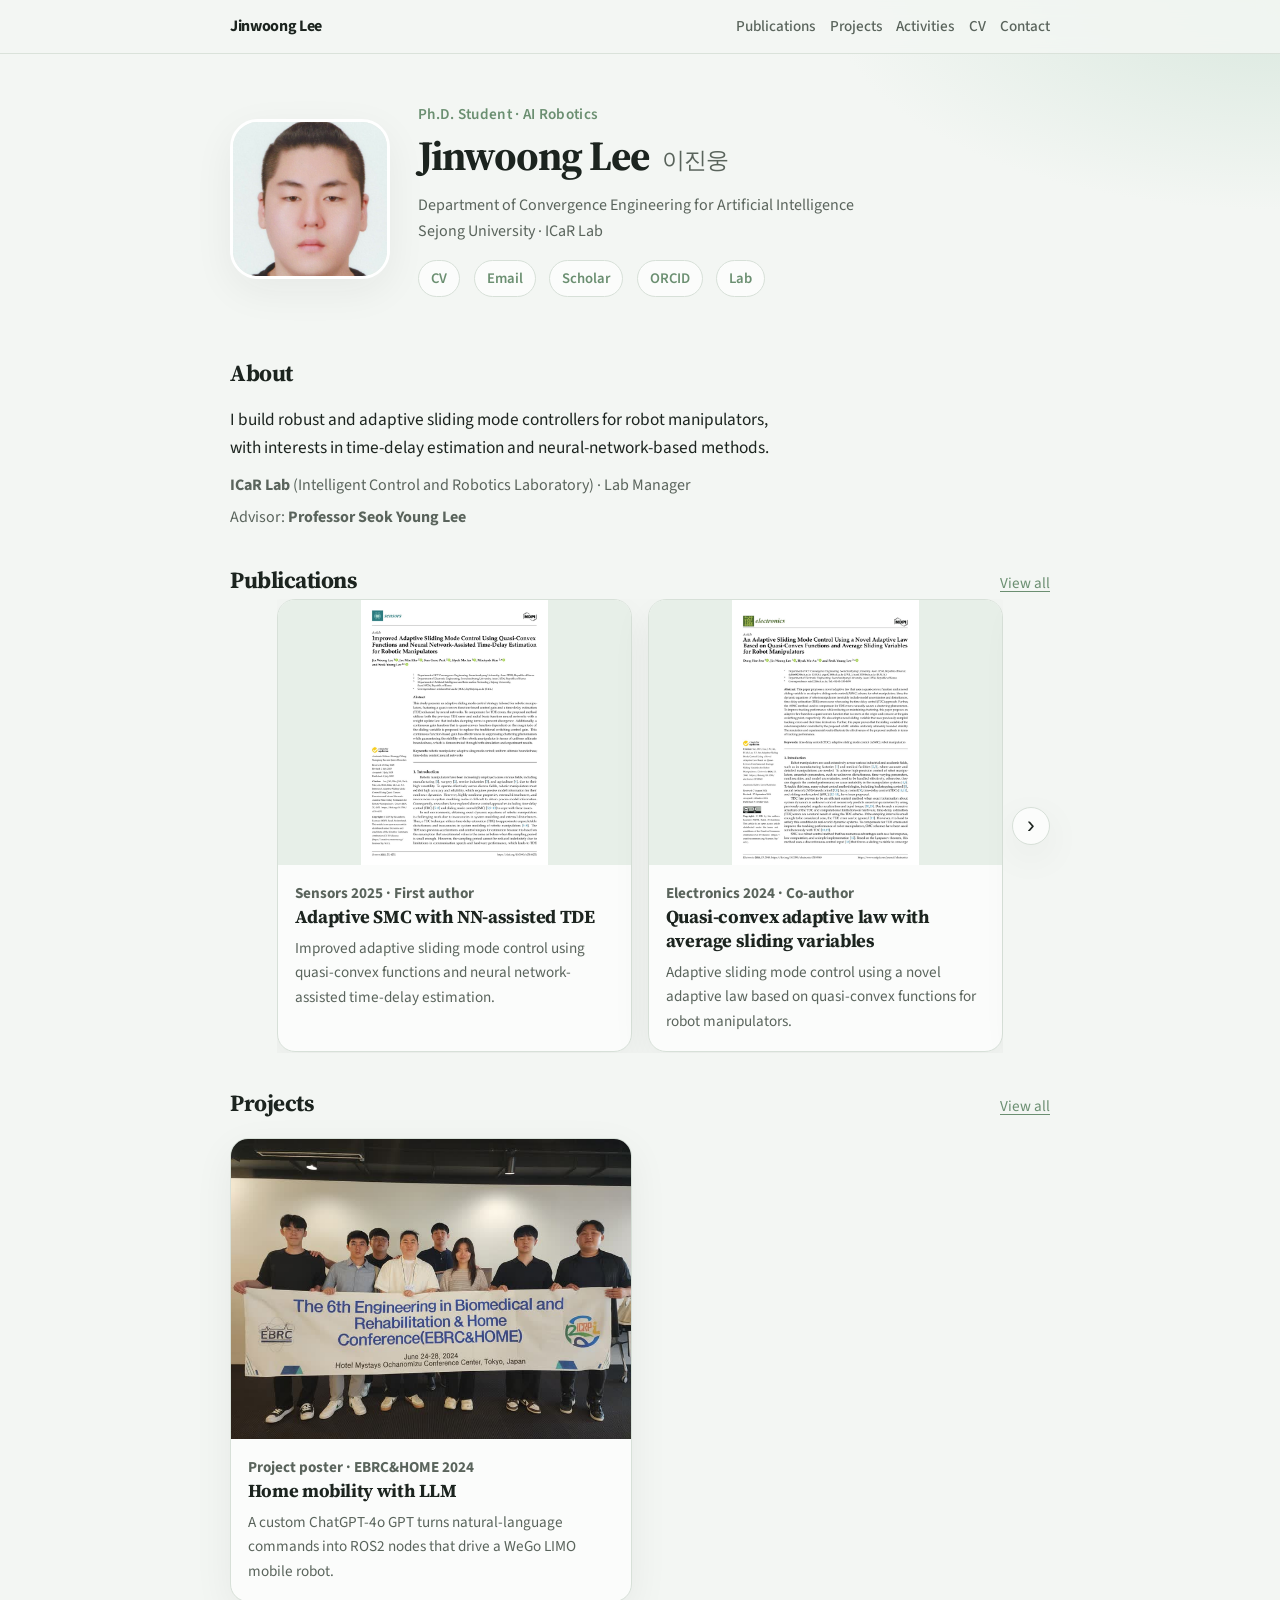
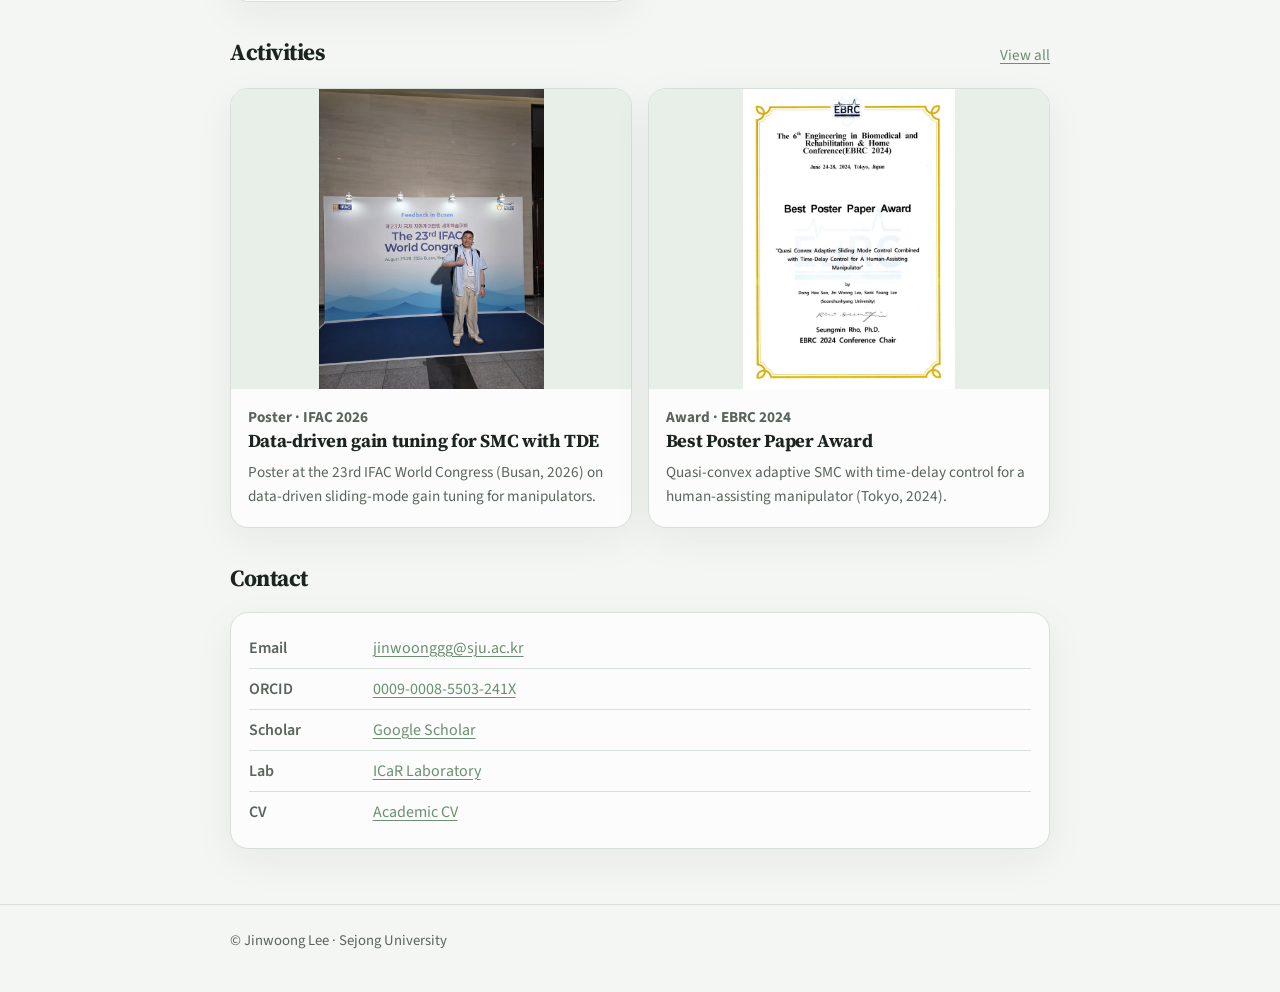
==== index.html @ 8ac26029 "Add Projects section: index.html" ====
<!DOCTYPE html>
<html lang="en">
<head>
  <meta charset="utf-8" />
  <meta name="viewport" content="width=device-width, initial-scale=1" />
  <title>Jinwoong Lee · Portfolio</title>
  <meta name="description" content="Ph.D. student in AI Robotics at Sejong University. Portfolio of adaptive sliding mode control research for robot manipulators." />
  <link rel="preconnect" href="https://fonts.googleapis.com" />
  <link rel="preconnect" href="https://fonts.gstatic.com" crossorigin />
  <link href="https://fonts.googleapis.com/css2?family=Source+Sans+3:ital,wght@0,400;0,500;0,600;0,700;1,400&family=Source+Serif+4:opsz,wght@8..60,500;8..60,600&display=swap" rel="stylesheet" />
  <link rel="stylesheet" href="styles.css" />
</head>
<body>
  <header class="site-header">
    <div class="wrap header-inner">
      <a class="brand" href="index.html">Jinwoong Lee</a>
      <nav aria-label="Primary">
        <a href="publications.html">Publications</a>
        <a href="projects.html">Projects</a>
        <a href="activities.html">Activities</a>
        <a href="cv.html">CV</a>
        <a href="index.html#contact">Contact</a>
      </nav>
    </div>
  </header>

  <main id="top">
    <section class="hero wrap">
      <img class="avatar" src="assets/profile.jpg" alt="Portrait of Jinwoong Lee" width="160" height="160" />
      <div>
        <p class="eyebrow">Ph.D. Student · AI Robotics</p>
        <h1>Jinwoong Lee <span class="ko">이진웅</span></h1>
        <p class="affiliation">
          Department of Convergence Engineering for Artificial Intelligence<br />
          Sejong University · ICaR Lab
        </p>
        <p class="links">
          <a href="cv.html">CV</a>
          <a href="mailto:jinwoonggg@sju.ac.kr">Email</a>
          <a href="https://scholar.google.com/citations?user=CdS5ZDsAAAAJ" rel="noopener">Scholar</a>
          <a href="https://orcid.org/0009-0008-5503-241X" rel="noopener">ORCID</a>
          <a href="https://icarlaboratory.github.io/" rel="noopener">Lab</a>
        </p>
      </div>
    </section>

    <section id="about" class="wrap section">
      <h2>About</h2>
      <p class="lead">
        I build robust and adaptive sliding mode controllers for robot manipulators,
        with interests in time-delay estimation and neural-network-based methods.
      </p>
      <p class="meta">
        <strong>ICaR Lab</strong> (Intelligent Control and Robotics Laboratory) · Lab Manager
      </p>
      <p class="meta advisor">
        Advisor: <strong>Professor Seok Young Lee</strong>
      </p>
    </section>

    <section id="publications" class="wrap section">
      <div class="section-head">
        <h2>Publications</h2>
        <p class="section-note"><a href="publications.html">View all</a></p>
      </div>
      <div class="carousel" data-visible="2" aria-label="Publications carousel">
        <button type="button" class="carousel-btn carousel-btn--prev" aria-label="Previous publications" hidden>‹</button>
        <div class="carousel-viewport">
          <div class="carousel-track">
<a class="project-card" href="https://doi.org/10.3390/s25144252" rel="noopener">
          <img src="assets/publications/sensors-2025-p1.jpg" alt="First page of Sensors 2025 paper" loading="lazy" />
          <div class="project-body">
            <p class="project-label">Sensors 2025 · First author</p>
            <h3>Adaptive SMC with NN-assisted TDE</h3>
            <p>Improved adaptive sliding mode control using quasi-convex functions and neural network-assisted time-delay estimation.</p>
          </div>
        </a>
        <a class="project-card" href="https://doi.org/10.3390/electronics13193940" rel="noopener">
          <img src="assets/publications/electronics-2024-p1.jpg" alt="First page of Electronics 2024 paper" loading="lazy" />
          <div class="project-body">
            <p class="project-label">Electronics 2024 · Co-author</p>
            <h3>Quasi-convex adaptive law with average sliding variables</h3>
            <p>Adaptive sliding mode control using a novel adaptive law based on quasi-convex functions for robot manipulators.</p>
          </div>
        </a>
        <a class="project-card" href="https://doi.org/10.1109/ACCESS.2024.3493882" rel="noopener">
          <img src="assets/publications/ieee-access-2024-p1.jpg" alt="First page of IEEE Access 2024 paper" loading="lazy" />
          <div class="project-body">
            <p class="project-label">IEEE Access 2024 · Co-author</p>
            <h3>Sliding-variable adaptive law for disturbed manipulators</h3>
            <p>Adaptive sliding mode control with a novel sliding-variable-based adaptive law for disturbed robot manipulators.</p>
          </div>
        </a>
          </div>
        </div>
        <button type="button" class="carousel-btn carousel-btn--next" aria-label="Next publications">›</button>
      </div>
</section>

    <section id="projects" class="wrap section">
      <div class="section-head">
        <h2>Projects</h2>
        <p class="section-note"><a href="projects.html">View all</a></p>
      </div>
      <div class="project-grid">
        <a class="project-card" href="projects.html">
          <img src="assets/activities/2024-tokyo.jpg" alt="At EBRC&amp;HOME 2024, Tokyo" loading="lazy" />
          <div class="project-body">
            <p class="project-label">Project poster · EBRC&amp;HOME 2024</p>
            <h3>Home mobility with LLM</h3>
            <p>A custom ChatGPT-4o GPT turns natural-language commands into ROS2 nodes that drive a WeGo LIMO mobile robot.</p>
          </div>
        </a>
      </div>
    </section>

    <section id="activities" class="wrap section">
      <div class="section-head">
        <h2>Activities</h2>
        <p class="section-note"><a href="activities.html">View all</a></p>
      </div>
      <div class="project-grid">
        <a class="project-card" href="activities.html">
          <img src="assets/activities/2026-busan.jpg" alt="IFAC 2026, Busan" loading="lazy" />
          <div class="project-body">
            <p class="project-label">Poster · IFAC 2026</p>
            <h3>Data-driven gain tuning for SMC with TDE</h3>
            <p>Poster at the 23rd IFAC World Congress (Busan, 2026) on data-driven sliding-mode gain tuning for manipulators.</p>
          </div>
        </a>
        <a class="project-card" href="activities.html">
          <img src="assets/activities/2024-tokyo-award.jpg" alt="EBRC 2024 Best Poster Paper Award" loading="lazy" />
          <div class="project-body">
            <p class="project-label">Award · EBRC 2024</p>
            <h3>Best Poster Paper Award</h3>
            <p>Quasi-convex adaptive SMC with time-delay control for a human-assisting manipulator (Tokyo, 2024).</p>
          </div>
        </a>
      </div>
    </section>

    <section id="contact" class="wrap section">
      <h2>Contact</h2>
      <ul class="contact-list">
        <li><span>Email</span> <a href="mailto:jinwoonggg@sju.ac.kr">jinwoonggg@sju.ac.kr</a></li>
        <li><span>ORCID</span> <a href="https://orcid.org/0009-0008-5503-241X" rel="noopener">0009-0008-5503-241X</a></li>
        <li><span>Scholar</span> <a href="https://scholar.google.com/citations?user=CdS5ZDsAAAAJ" rel="noopener">Google Scholar</a></li>
        <li><span>Lab</span> <a href="https://icarlaboratory.github.io/" rel="noopener">ICaR Laboratory</a></li>
        <li><span>CV</span> <a href="cv.html">Academic CV</a></li>
      </ul>
    </section>
  </main>

  <footer class="site-footer">
    <div class="wrap">© Jinwoong Lee · Sejong University</div>
  </footer>

  <script>
  (function () {
    document.querySelectorAll(".carousel").forEach(function (root) {
      var viewport = root.querySelector(".carousel-viewport");
      var track = root.querySelector(".carousel-track");
      var prev = root.querySelector(".carousel-btn--prev");
      var next = root.querySelector(".carousel-btn--next");
      var visible = parseInt(root.getAttribute("data-visible") || "2", 10);
      var index = 0;

      function cards() {
        return Array.prototype.slice.call(track.children).filter(function (el) {
          return el.nodeType === 1;
        });
      }

      function maxIndex() {
        return Math.max(0, cards().length - visible);
      }

      function update() {
        var list = cards();
        if (!list.length) return;
        var card = list[0];
        var gap = parseFloat(getComputedStyle(track).gap) || 0;
        var step = card.getBoundingClientRect().width + gap;
        track.style.transform = "translateX(" + (-index * step) + "px)";
        prev.hidden = index <= 0;
        next.hidden = index >= maxIndex();
      }

      prev.addEventListener("click", function () {
        index = Math.max(0, index - 1);
        update();
      });
      next.addEventListener("click", function () {
        index = Math.min(maxIndex(), index + 1);
        update();
      });
      window.addEventListener("resize", function () {
        // on narrow screens show 1
        var w = window.innerWidth;
        visible = w <= 700 ? 1 : parseInt(root.getAttribute("data-visible") || "2", 10);
        index = Math.min(index, maxIndex());
        update();
      });
      update();
    });
  })();
  </script>

</body>
</html>
---- styles.css ----
:root {
  --bg: #f3f6f3;
  --card: #fbfcfb;
  --ink: #1c241f;
  --muted: #5a645c;
  --line: #d7e0d8;
  --accent: #6b8f71;
  --accent-soft: #e7efe8;
  --shadow: 0 12px 40px rgba(28, 36, 31, 0.06);
  --radius: 18px;
  --max: 820px;
}

* { box-sizing: border-box; }
html { scroll-behavior: smooth; }
body {
  margin: 0;
  font-family: "Source Sans 3", system-ui, sans-serif;
  color: var(--ink);
  background:
    radial-gradient(1200px 500px at 10% -10%, #e4ebe4 0%, transparent 55%),
    radial-gradient(900px 420px at 100% 0%, #d9e8de 0%, transparent 50%),
    var(--bg);
  line-height: 1.6;
}

a { color: var(--accent); text-decoration-thickness: 1px; text-underline-offset: 3px; }
a:hover { color: #4a6550; }

.wrap { width: min(var(--max), calc(100% - 2.5rem)); margin-inline: auto; }

.site-header {
  position: sticky;
  top: 0;
  z-index: 10;
  backdrop-filter: blur(10px);
  background: rgba(243, 246, 243, 0.88);
  border-bottom: 1px solid rgba(215, 224, 216, 0.9);
}
.header-inner {
  display: flex;
  align-items: center;
  justify-content: space-between;
  gap: 1rem;
  padding: 0.85rem 0;
}
.brand {
  font-weight: 700;
  color: var(--ink);
  text-decoration: none;
  letter-spacing: -0.02em;
}
nav { display: flex; flex-wrap: wrap; gap: 0.9rem; }
nav a {
  color: var(--muted);
  text-decoration: none;
  font-size: 0.95rem;
  font-weight: 500;
}
nav a:hover { color: var(--ink); }

.hero {
  display: grid;
  grid-template-columns: 160px 1fr;
  gap: 1.75rem;
  align-items: center;
  padding: 3rem 0 2rem;
}
.avatar {
  width: 160px;
  height: 160px;
  object-fit: cover;
  object-position: center 18%;
  border-radius: 28px;
  box-shadow: var(--shadow);
  border: 3px solid #fff;
  background: var(--accent-soft);
}
.eyebrow {
  margin: 0 0 0.35rem;
  color: var(--accent);
  font-weight: 600;
  font-size: 0.95rem;
  letter-spacing: 0.02em;
}
h1 {
  margin: 0;
  font-family: "Source Serif 4", Georgia, serif;
  font-size: clamp(2rem, 4vw, 2.6rem);
  line-height: 1.15;
  letter-spacing: -0.03em;
}
.ko {
  display: inline-block;
  margin-left: 0.35rem;
  color: var(--muted);
  font-size: 0.55em;
  font-weight: 500;
  vertical-align: middle;
}
.affiliation {
  margin: 0.85rem 0 1rem;
  color: var(--muted);
}
.links { display: flex; flex-wrap: wrap; gap: 0.85rem; margin: 0; }
.links a {
  display: inline-flex;
  align-items: center;
  padding: 0.35rem 0.75rem;
  border-radius: 999px;
  background: var(--card);
  border: 1px solid var(--line);
  text-decoration: none;
  font-size: 0.92rem;
  font-weight: 600;
}
.links a:hover { background: var(--accent-soft); }

.section { padding: 1.6rem 0 0.4rem; }
.section h2 {
  margin: 0 0 0.9rem;
  font-family: "Source Serif 4", Georgia, serif;
  font-size: 1.45rem;
  letter-spacing: -0.02em;
}
.lead { font-size: 1.08rem; margin: 0 0 0.75rem; max-width: 62ch; }
.meta { margin: 0; color: var(--muted); }

.tags {
  list-style: none;
  display: flex;
  flex-wrap: wrap;
  gap: 0.55rem;
  padding: 0;
  margin: 0;
}
.tags li {
  padding: 0.4rem 0.8rem;
  border-radius: 999px;
  background: var(--accent-soft);
  color: #3d5544;
  font-size: 0.92rem;
  font-weight: 600;
}

.timeline {
  list-style: none;
  margin: 0;
  padding: 0;
  display: grid;
  gap: 1rem;
}
.timeline li {
  display: grid;
  grid-template-columns: 9.5rem 1fr;
  gap: 1rem;
  padding: 1rem 1.1rem;
  background: var(--card);
  border: 1px solid var(--line);
  border-radius: var(--radius);
  box-shadow: var(--shadow);
}
.when {
  color: var(--accent);
  font-weight: 700;
  font-size: 0.92rem;
}
.what .note {
  display: block;
  margin-top: 0.25rem;
  color: var(--muted);
  font-size: 0.92rem;
}

.pubs {
  margin: 0;
  padding-left: 1.2rem;
  display: grid;
  gap: 1.1rem;
}
.pubs li { padding-left: 0.2rem; }
.badge {
  display: inline-block;
  margin-right: 0.35rem;
  padding: 0.12rem 0.45rem;
  border-radius: 999px;
  background: #e4ebe5;
  color: #3f5346;
  font-size: 0.75rem;
  font-weight: 700;
  vertical-align: 0.1em;
}
.pubs a { font-weight: 600; white-space: nowrap; }

.contact-list {
  list-style: none;
  margin: 0;
  padding: 1rem 1.1rem;
  background: var(--card);
  border: 1px solid var(--line);
  border-radius: var(--radius);
  box-shadow: var(--shadow);
}
.contact-list li {
  display: grid;
  grid-template-columns: 7rem 1fr;
  gap: 0.75rem;
  padding: 0.45rem 0;
  border-bottom: 1px solid var(--line);
}
.contact-list li:last-child { border-bottom: 0; }
.contact-list span { color: var(--muted); font-weight: 600; }

.site-footer {
  margin-top: 3rem;
  padding: 1.5rem 0 2.5rem;
  color: var(--muted);
  font-size: 0.92rem;
  border-top: 1px solid var(--line);
}

@media (max-width: 700px) {
  .hero { grid-template-columns: 1fr; }
  .avatar { width: 120px; height: 120px; border-radius: 22px; }
  .timeline li, .contact-list li { grid-template-columns: 1fr; gap: 0.25rem; }
  nav { gap: 0.65rem; }
}

.year-block { margin: 1.25rem 0 1.75rem; }
.year {
  margin: 0 0 0.75rem;
  font-family: "Source Serif 4", Georgia, serif;
  font-size: 1.15rem;
  color: var(--accent);
}


.activity-type { margin: 0 0 0.35rem; color: var(--accent); font-size: 0.85rem; font-weight: 700; }
.activity-title { margin: 0 0 0.45rem; font-weight: 650; line-height: 1.35; }
.activity-venue { margin: 0 0 0.25rem; color: var(--muted); }
.activity-meta { margin: 0; color: var(--muted); font-size: 0.92rem; }


nav a.is-active {
  color: var(--ink);
  font-weight: 700;
}
.page-hero { padding-top: 2.4rem; }
.page-hero h1 {
  margin: 0 0 0.6rem;
  font-family: "Source Serif 4", Georgia, serif;
  font-size: clamp(1.8rem, 3.5vw, 2.3rem);
  letter-spacing: -0.03em;
}
.teaser-grid {
  display: grid;
  grid-template-columns: repeat(2, minmax(0, 1fr));
  gap: 1rem;
}
.teaser-card {
  display: block;
  padding: 1.1rem 1.15rem;
  background: var(--card);
  border: 1px solid var(--line);
  border-radius: var(--radius);
  box-shadow: var(--shadow);
  text-decoration: none;
  color: inherit;
  transition: border-color 0.15s ease, transform 0.15s ease;
}
.teaser-card:hover {
  border-color: #b7c9bb;
  transform: translateY(-1px);
  color: inherit;
}
.teaser-label {
  margin: 0 0 0.35rem;
  color: var(--accent);
  font-size: 0.85rem;
  font-weight: 700;
}
.teaser-title {
  margin: 0 0 0.65rem;
  font-weight: 650;
  line-height: 1.35;
}
.teaser-more {
  margin: 0;
  color: var(--accent);
  font-weight: 600;
  font-size: 0.92rem;
}
@media (max-width: 700px) {
  .teaser-grid { grid-template-columns: 1fr; }
}

.activity-card {
  display: grid;
  gap: 1.1rem;
  padding: 1rem;
  background: var(--card);
  border: 1px solid var(--line);
  border-radius: var(--radius);
  box-shadow: var(--shadow);
}
.activity-media {
  display: grid;
  grid-template-columns: 1fr 1fr;
  gap: 0.75rem;
  align-items: start;
}
.activity-media--single {
  grid-template-columns: minmax(160px, 320px);
}
.activity-media figure {
  margin: 0;
  display: flex;
  flex-direction: column;
  justify-content: flex-start;
  min-height: 0;
}
.activity-media figcaption {
  margin-top: 0.35rem;
  color: var(--muted);
  font-size: 0.82rem;
  font-weight: 600;
}
.activity-photo,
.activity-material {
  width: 100%;
  height: 220px;
  border-radius: 14px;
  display: block;
  background: #eef3ef;
  border: 1px solid var(--line);
  object-fit: contain;
  object-position: center;
}
.activity-media {
  align-items: start;
}
@media (max-width: 700px) {
  .activity-media { grid-template-columns: 1fr; }
  .activity-media--single { grid-template-columns: 1fr; }
}

.meta.advisor { margin-top: 0.35rem; }

.section-head { display: flex; flex-wrap: wrap; align-items: baseline; justify-content: space-between; gap: 0.5rem 1rem; }
.section-head h2 { margin: 0; }
.section-note { margin: 0; color: var(--muted); font-size: 0.95rem; }

.project-grid {
  display: grid;
  grid-template-columns: repeat(2, minmax(0, 1fr));
  gap: 1rem;
  margin-top: 1rem;
}
.project-card {
  display: flex;
  flex-direction: column;
  overflow: hidden;
  background: var(--card);
  border: 1px solid var(--line);
  border-radius: var(--radius);
  box-shadow: var(--shadow);
  text-decoration: none;
  color: inherit;
  transition: border-color 0.15s ease, transform 0.15s ease;
}
.project-card:hover {
  border-color: #b7c9bb;
  transform: translateY(-2px);
  color: inherit;
}
.project-card img,
.project-fallback {
  width: 100%;
  aspect-ratio: 4 / 3;
  object-fit: contain;
  object-position: center top;
  background: var(--accent-soft);
  display: block;
}
.project-fallback {
  display: grid;
  place-items: center;
  font-family: "Source Serif 4", Georgia, serif;
  font-weight: 600;
  color: #3d5544;
  letter-spacing: -0.02em;
}
.project-body { padding: 1rem 1.05rem 1.15rem; }
.project-label {
  margin: 0 0 0.35rem;
  color: var(--accent);
  font-size: 0.82rem;
  font-weight: 700;
}
.project-body h3 {
  margin: 0 0 0.45rem;
  font-family: "Source Serif 4", Georgia, serif;
  font-size: 1.15rem;
  letter-spacing: -0.02em;
  line-height: 1.3;
}
.project-body p {
  margin: 0;
  color: var(--muted);
  font-size: 0.95rem;
}
@media (max-width: 700px) {
  .project-grid { grid-template-columns: 1fr; }
}

@media print {
  .site-header, .site-footer, nav { display: none !important; }
  body { background: #fff; }
  .wrap { width: 100%; }
}

.activity-media--with-video {
  grid-template-columns: 1fr 1fr;
}
.activity-video-wrap {
  width: 100%;
  display: flex;
  flex-direction: column;
  align-items: stretch;
  min-width: 0;
}
.activity-video {
  width: 100%;
  height: 220px;
  border-radius: 14px;
  display: block;
  background: #eef3ef;
  border: 1px solid var(--line);
  object-fit: contain;
  object-position: center center;
}
.activity-award {
  height: 220px;
}
.activity-note {
  margin: 0.55rem 0 0;
  color: var(--muted);
  font-size: 0.9rem;
  line-height: 1.45;
}
@media (max-width: 700px) {
  .activity-media--with-video { grid-template-columns: 1fr; }
  .activity-photo,
  .activity-material,
  .activity-award { height: 200px; }
  .activity-video { height: 200px; }
}

/* Publications carousel: two cards visible, arrow to advance */
.carousel {
  position: relative;
  display: grid;
  grid-template-columns: auto 1fr auto;
  align-items: center;
  gap: 0.55rem;
}
.carousel-viewport {
  overflow: hidden;
  min-width: 0;
}
.carousel-track {
  display: grid;
  grid-auto-flow: column;
  grid-auto-columns: calc((100% - 1rem) / 2);
  gap: 1rem;
  transition: transform 0.35s ease;
  will-change: transform;
}
.carousel-track .project-card {
  min-width: 0;
}
.carousel-btn {
  appearance: none;
  border: 1px solid var(--line);
  background: var(--card);
  color: var(--ink);
  width: 2.4rem;
  height: 2.4rem;
  border-radius: 999px;
  box-shadow: var(--shadow);
  font-size: 1.45rem;
  line-height: 1;
  cursor: pointer;
  display: grid;
  place-items: center;
  padding: 0;
}
.carousel-btn:hover {
  border-color: #b7c9bb;
  color: var(--accent);
}
.carousel-btn[hidden] {
  visibility: hidden;
  pointer-events: none;
}
@media (max-width: 700px) {
  .carousel-track {
    grid-auto-columns: 100%;
  }
}
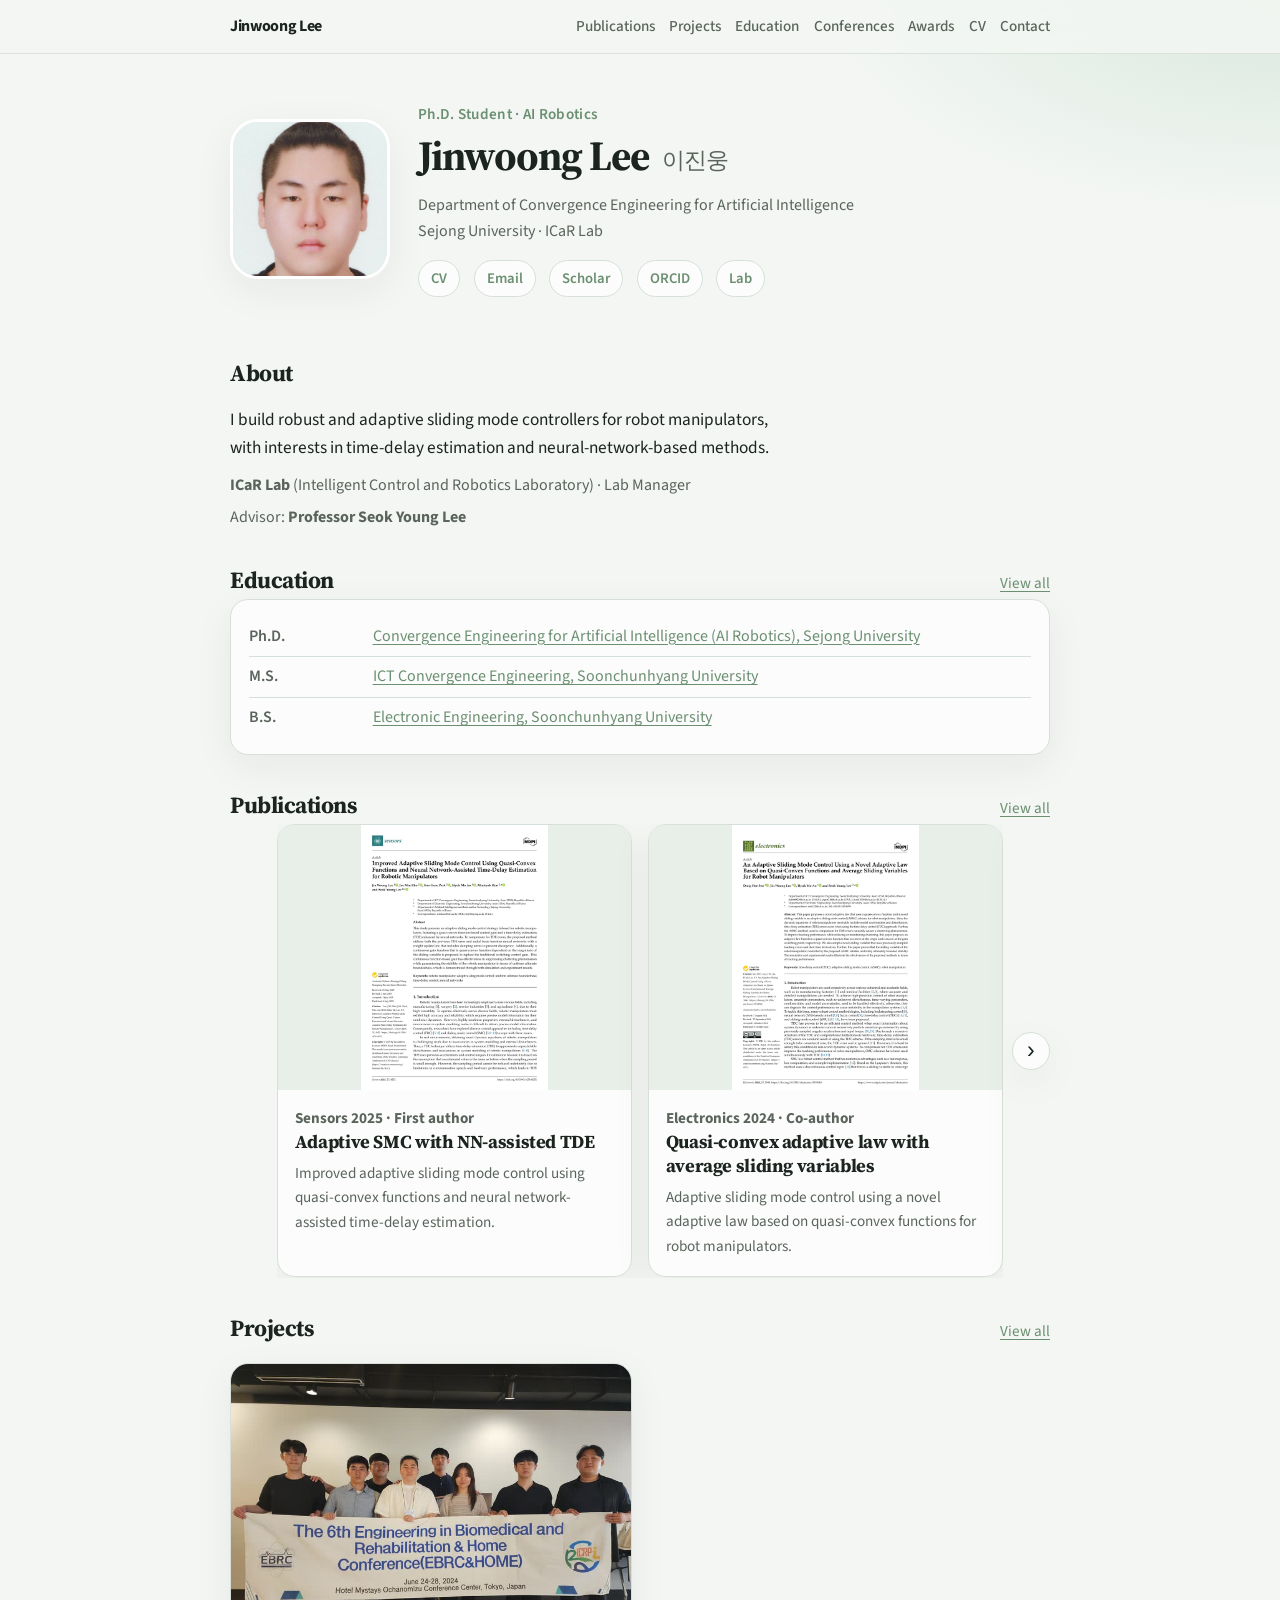
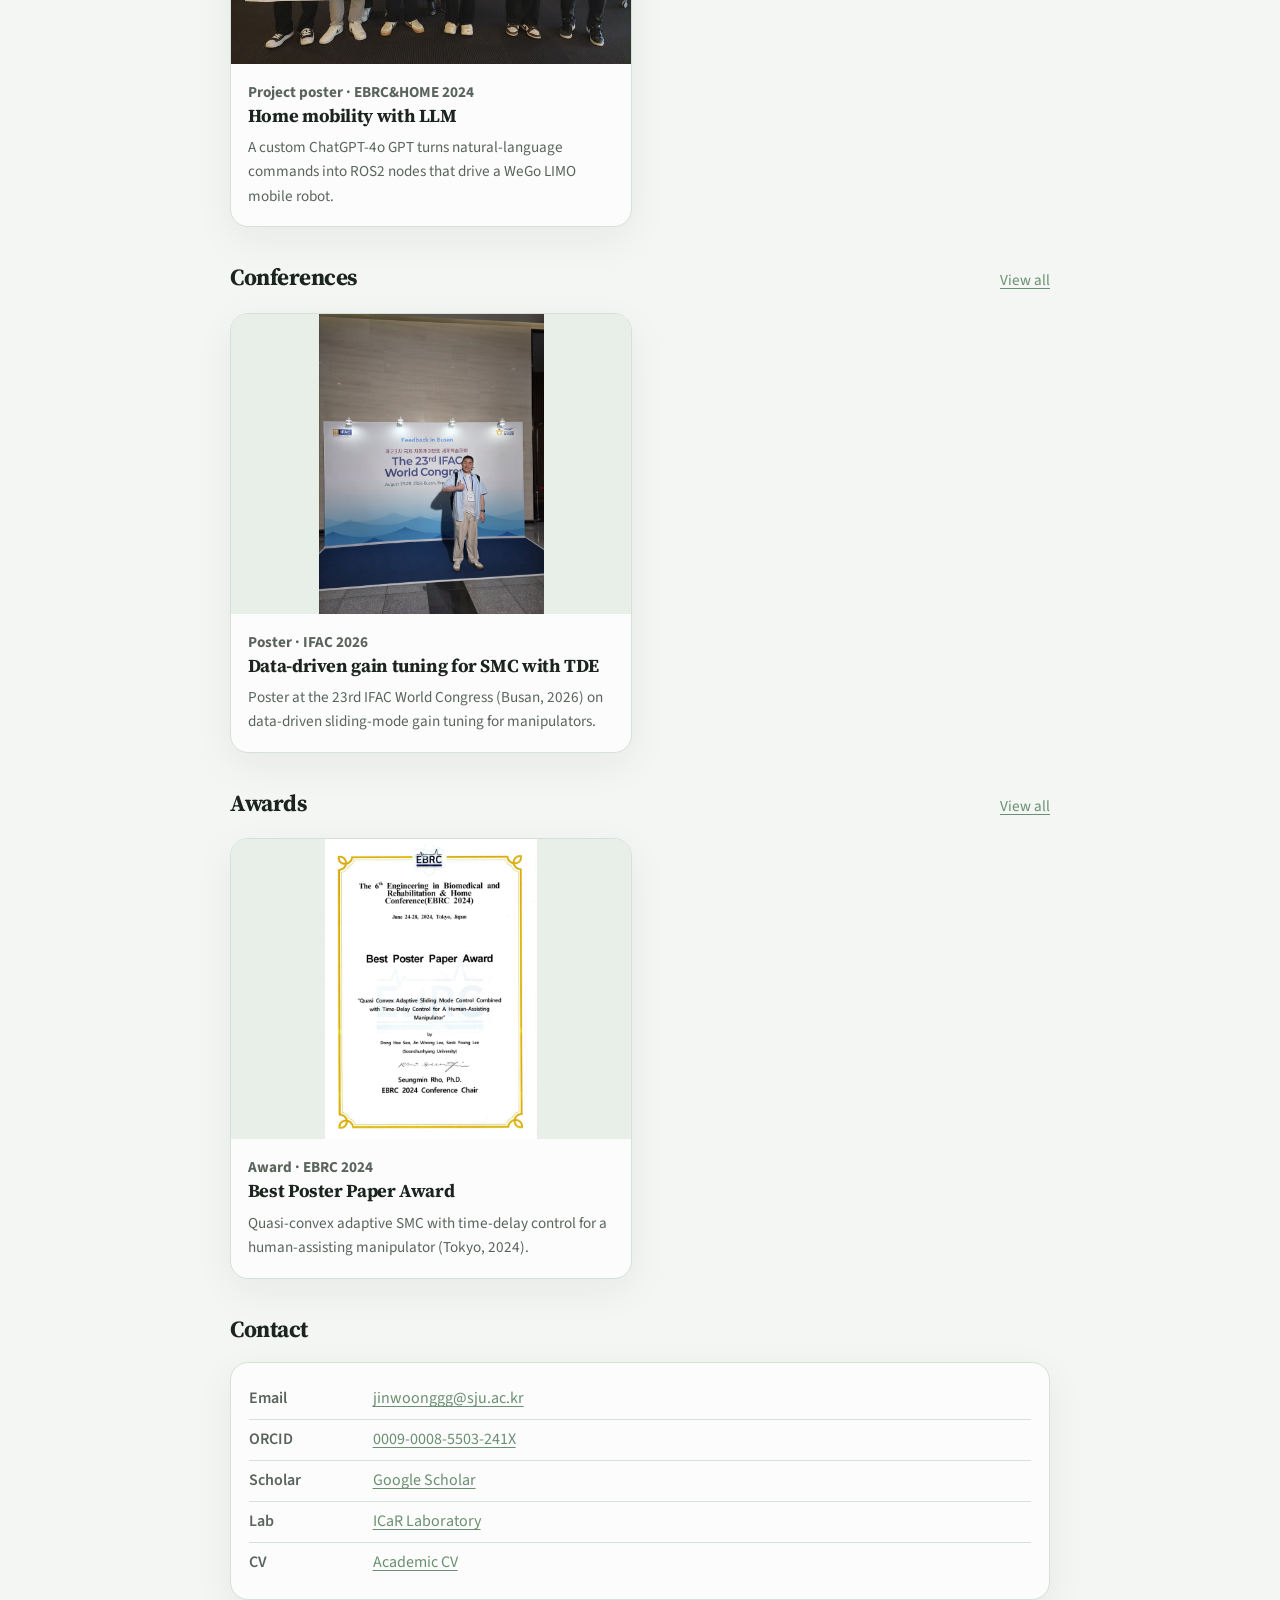
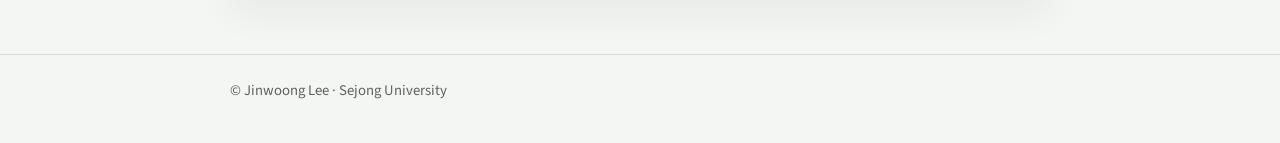
==== commit 66d29abe: "Split Education, Conferences, Awards: index.html" ====
--- a/index.html
+++ b/index.html
@@ -17,7 +17,9 @@
       <nav aria-label="Primary">
         <a href="publications.html">Publications</a>
         <a href="projects.html">Projects</a>
-        <a href="activities.html">Activities</a>
+        <a href="education.html">Education</a>
+        <a href="conferences.html">Conferences</a>
+        <a href="awards.html">Awards</a>
         <a href="cv.html">CV</a>
         <a href="index.html#contact">Contact</a>
       </nav>
@@ -58,6 +60,18 @@
       </p>
     </section>
 
+    <section id="education" class="wrap section">
+      <div class="section-head">
+        <h2>Education</h2>
+        <p class="section-note"><a href="education.html">View all</a></p>
+      </div>
+      <ul class="contact-list">
+        <li><span>Ph.D.</span> <a href="education.html">Convergence Engineering for Artificial Intelligence (AI Robotics), Sejong University</a></li>
+        <li><span>M.S.</span> <a href="education.html">ICT Convergence Engineering, Soonchunhyang University</a></li>
+        <li><span>B.S.</span> <a href="education.html">Electronic Engineering, Soonchunhyang University</a></li>
+      </ul>
+    </section>
+
     <section id="publications" class="wrap section">
       <div class="section-head">
         <h2>Publications</h2>
@@ -114,13 +128,13 @@
       </div>
     </section>
 
-    <section id="activities" class="wrap section">
-      <div class="section-head">
-        <h2>Activities</h2>
-        <p class="section-note"><a href="activities.html">View all</a></p>
+    <section id="conferences" class="wrap section">
+      <div class="section-head">
+        <h2>Conferences</h2>
+        <p class="section-note"><a href="conferences.html">View all</a></p>
       </div>
       <div class="project-grid">
-        <a class="project-card" href="activities.html">
+        <a class="project-card" href="conferences.html">
           <img src="assets/activities/2026-busan.jpg" alt="IFAC 2026, Busan" loading="lazy" />
           <div class="project-body">
             <p class="project-label">Poster · IFAC 2026</p>
@@ -128,7 +142,16 @@
             <p>Poster at the 23rd IFAC World Congress (Busan, 2026) on data-driven sliding-mode gain tuning for manipulators.</p>
           </div>
         </a>
-        <a class="project-card" href="activities.html">
+      </div>
+    </section>
+
+    <section id="awards" class="wrap section">
+      <div class="section-head">
+        <h2>Awards</h2>
+        <p class="section-note"><a href="awards.html">View all</a></p>
+      </div>
+      <div class="project-grid">
+        <a class="project-card" href="awards.html">
           <img src="assets/activities/2024-tokyo-award.jpg" alt="EBRC 2024 Best Poster Paper Award" loading="lazy" />
           <div class="project-body">
             <p class="project-label">Award · EBRC 2024</p>
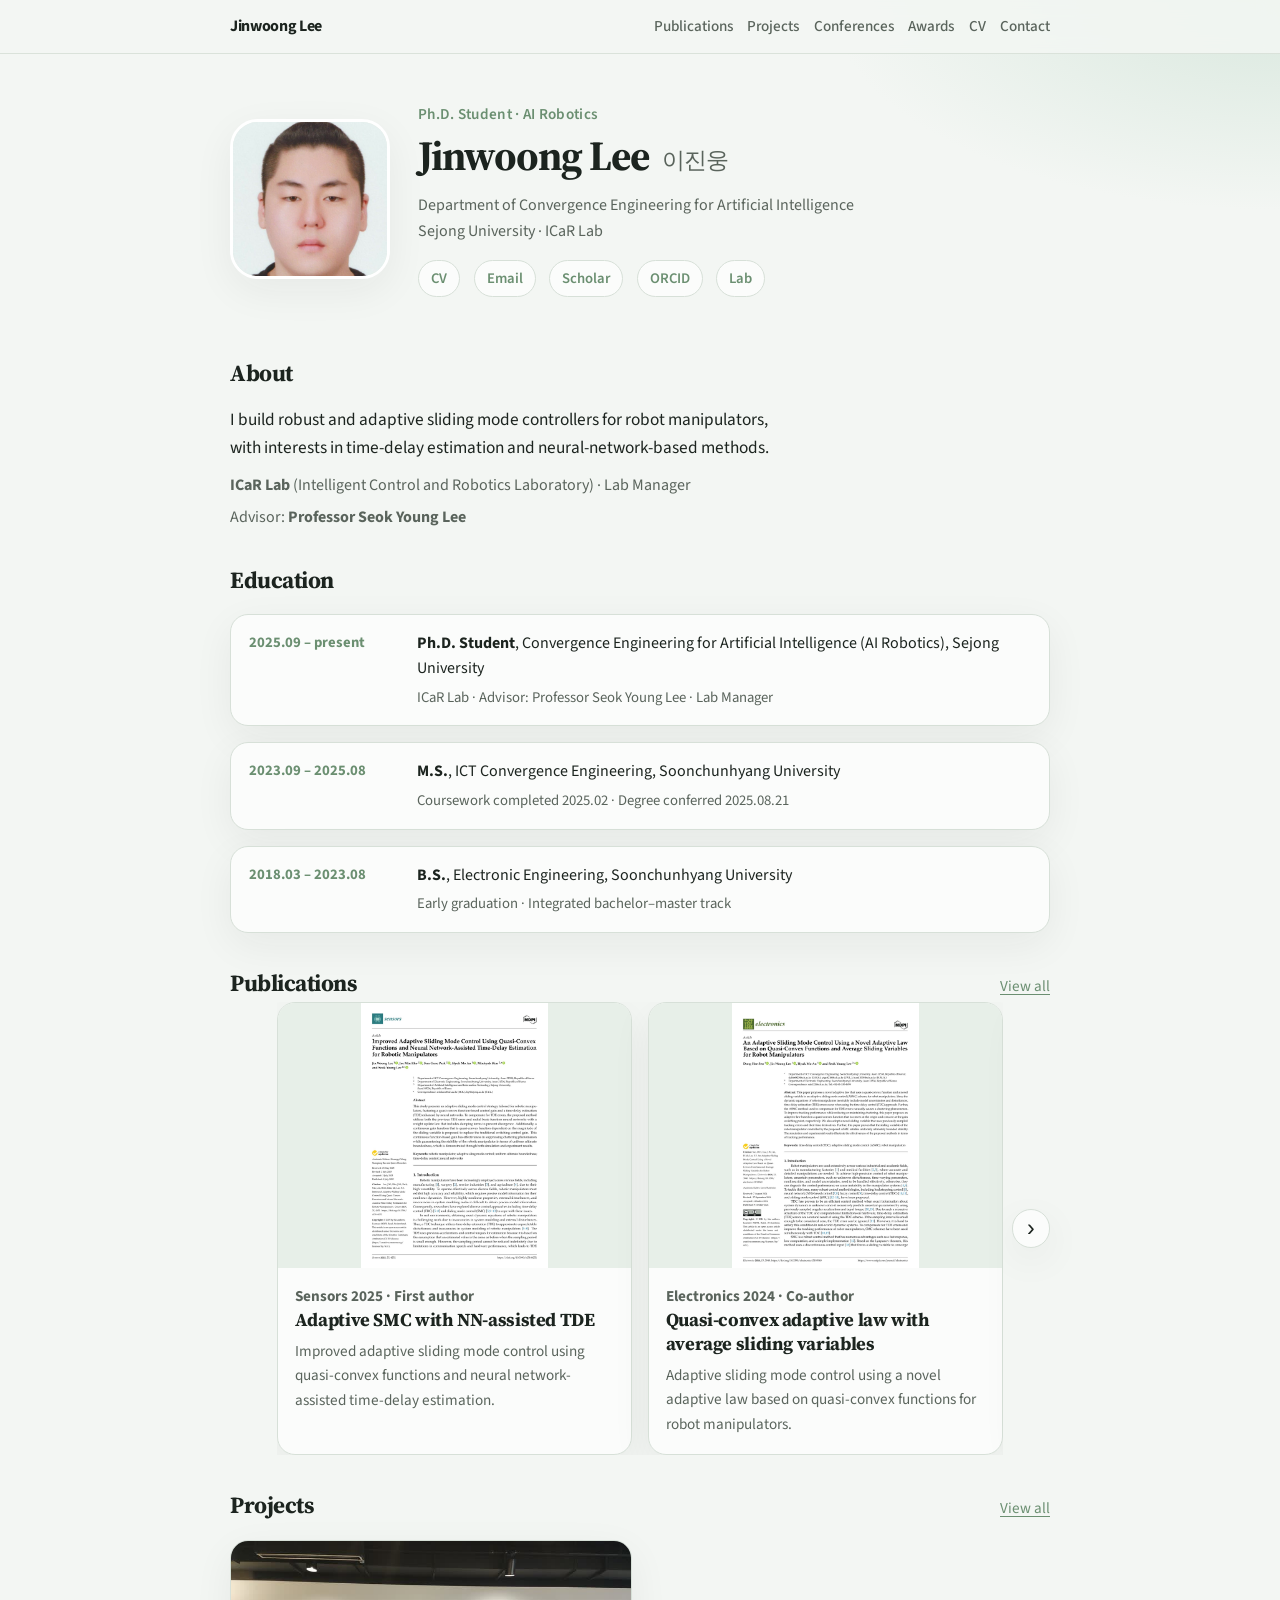
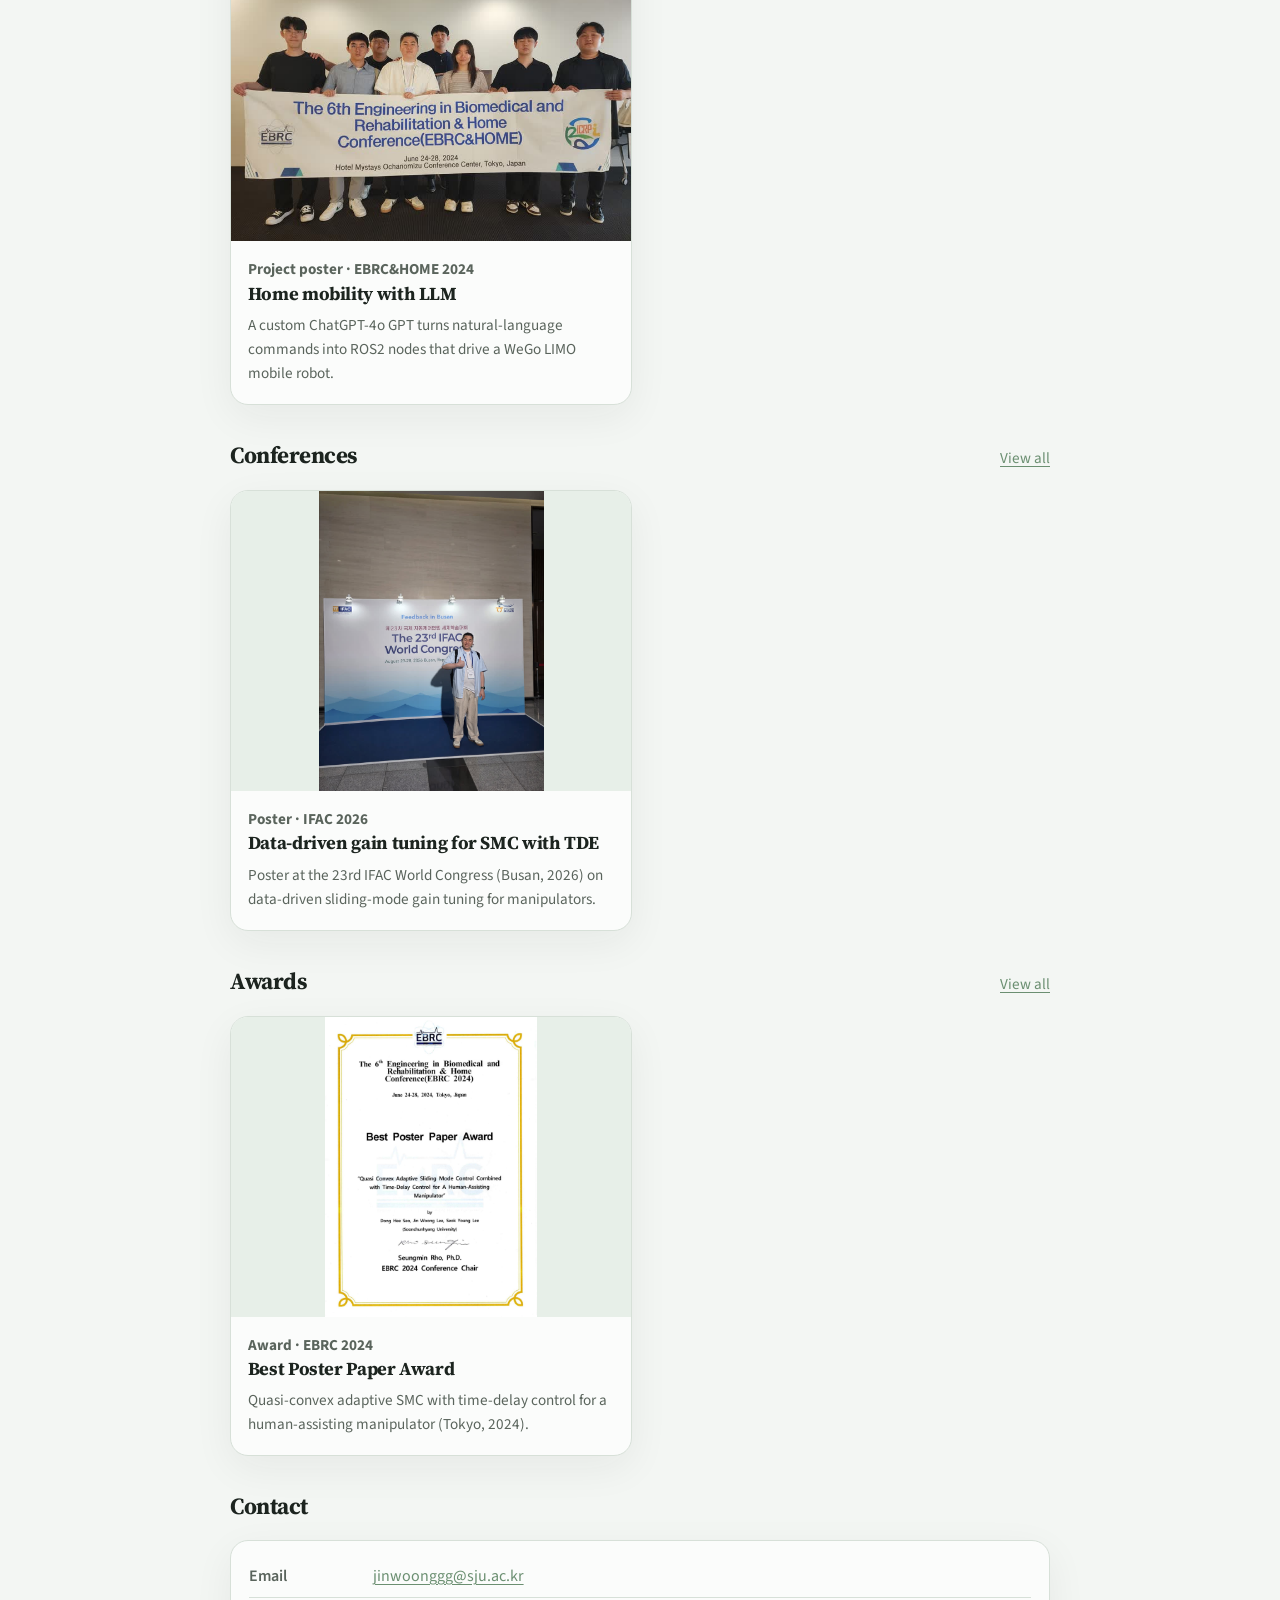
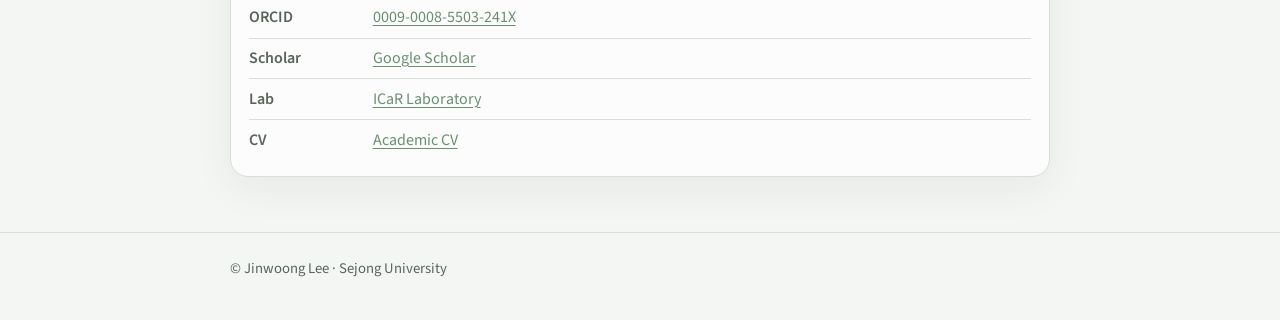
==== commit f0d6d13f: "Move Education to home page: index.html" ====
--- a/index.html
+++ b/index.html
@@ -17,7 +17,6 @@
       <nav aria-label="Primary">
         <a href="publications.html">Publications</a>
         <a href="projects.html">Projects</a>
-        <a href="education.html">Education</a>
         <a href="conferences.html">Conferences</a>
         <a href="awards.html">Awards</a>
         <a href="cv.html">CV</a>
@@ -61,15 +60,30 @@
     </section>
 
     <section id="education" class="wrap section">
-      <div class="section-head">
-        <h2>Education</h2>
-        <p class="section-note"><a href="education.html">View all</a></p>
-      </div>
-      <ul class="contact-list">
-        <li><span>Ph.D.</span> <a href="education.html">Convergence Engineering for Artificial Intelligence (AI Robotics), Sejong University</a></li>
-        <li><span>M.S.</span> <a href="education.html">ICT Convergence Engineering, Soonchunhyang University</a></li>
-        <li><span>B.S.</span> <a href="education.html">Electronic Engineering, Soonchunhyang University</a></li>
-      </ul>
+      <h2>Education</h2>
+      <ol class="timeline">
+        <li>
+          <div class="when">2025.09 – present</div>
+          <div class="what">
+            <strong>Ph.D. Student</strong>, Convergence Engineering for Artificial Intelligence (AI Robotics), Sejong University
+            <span class="note">ICaR Lab · Advisor: Professor Seok Young Lee · Lab Manager</span>
+          </div>
+        </li>
+        <li>
+          <div class="when">2023.09 – 2025.08</div>
+          <div class="what">
+            <strong>M.S.</strong>, ICT Convergence Engineering, Soonchunhyang University
+            <span class="note">Coursework completed 2025.02 · Degree conferred 2025.08.21</span>
+          </div>
+        </li>
+        <li>
+          <div class="when">2018.03 – 2023.08</div>
+          <div class="what">
+            <strong>B.S.</strong>, Electronic Engineering, Soonchunhyang University
+            <span class="note">Early graduation · Integrated bachelor–master track</span>
+          </div>
+        </li>
+      </ol>
     </section>
 
     <section id="publications" class="wrap section">
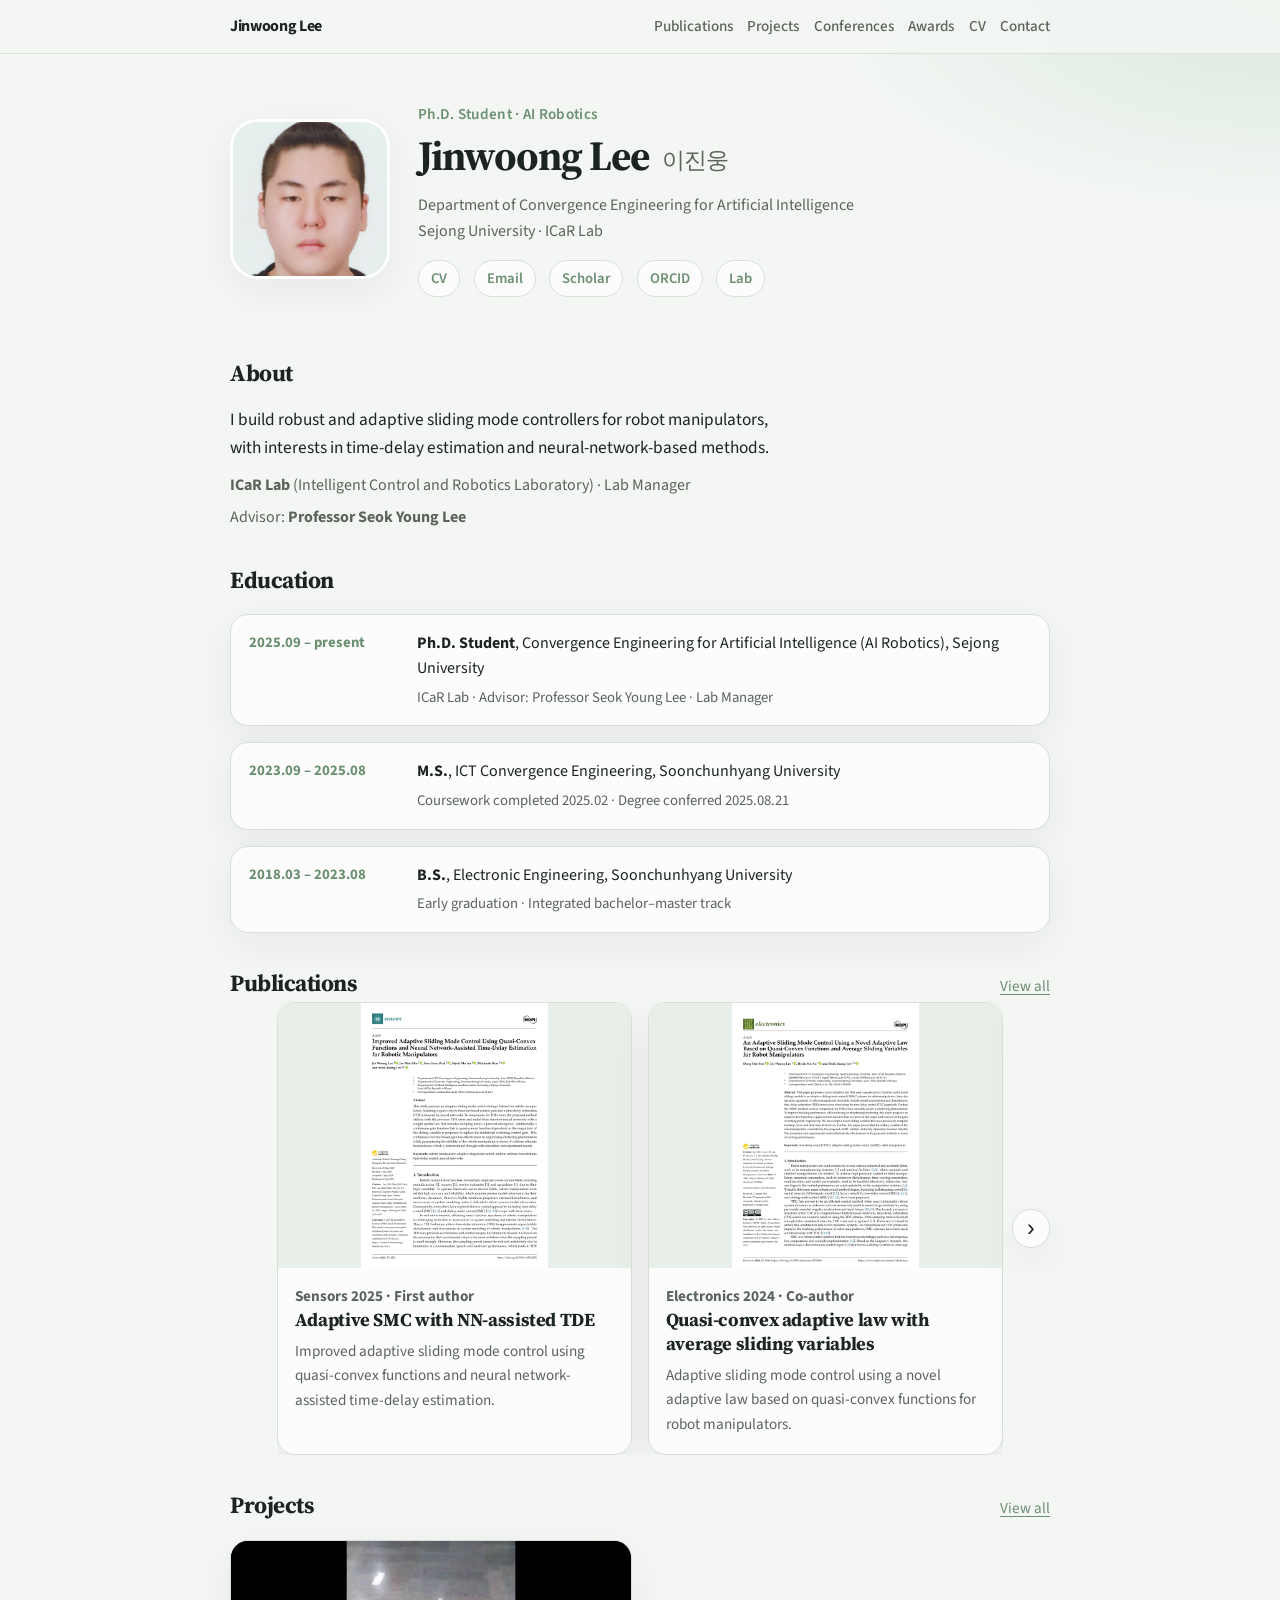
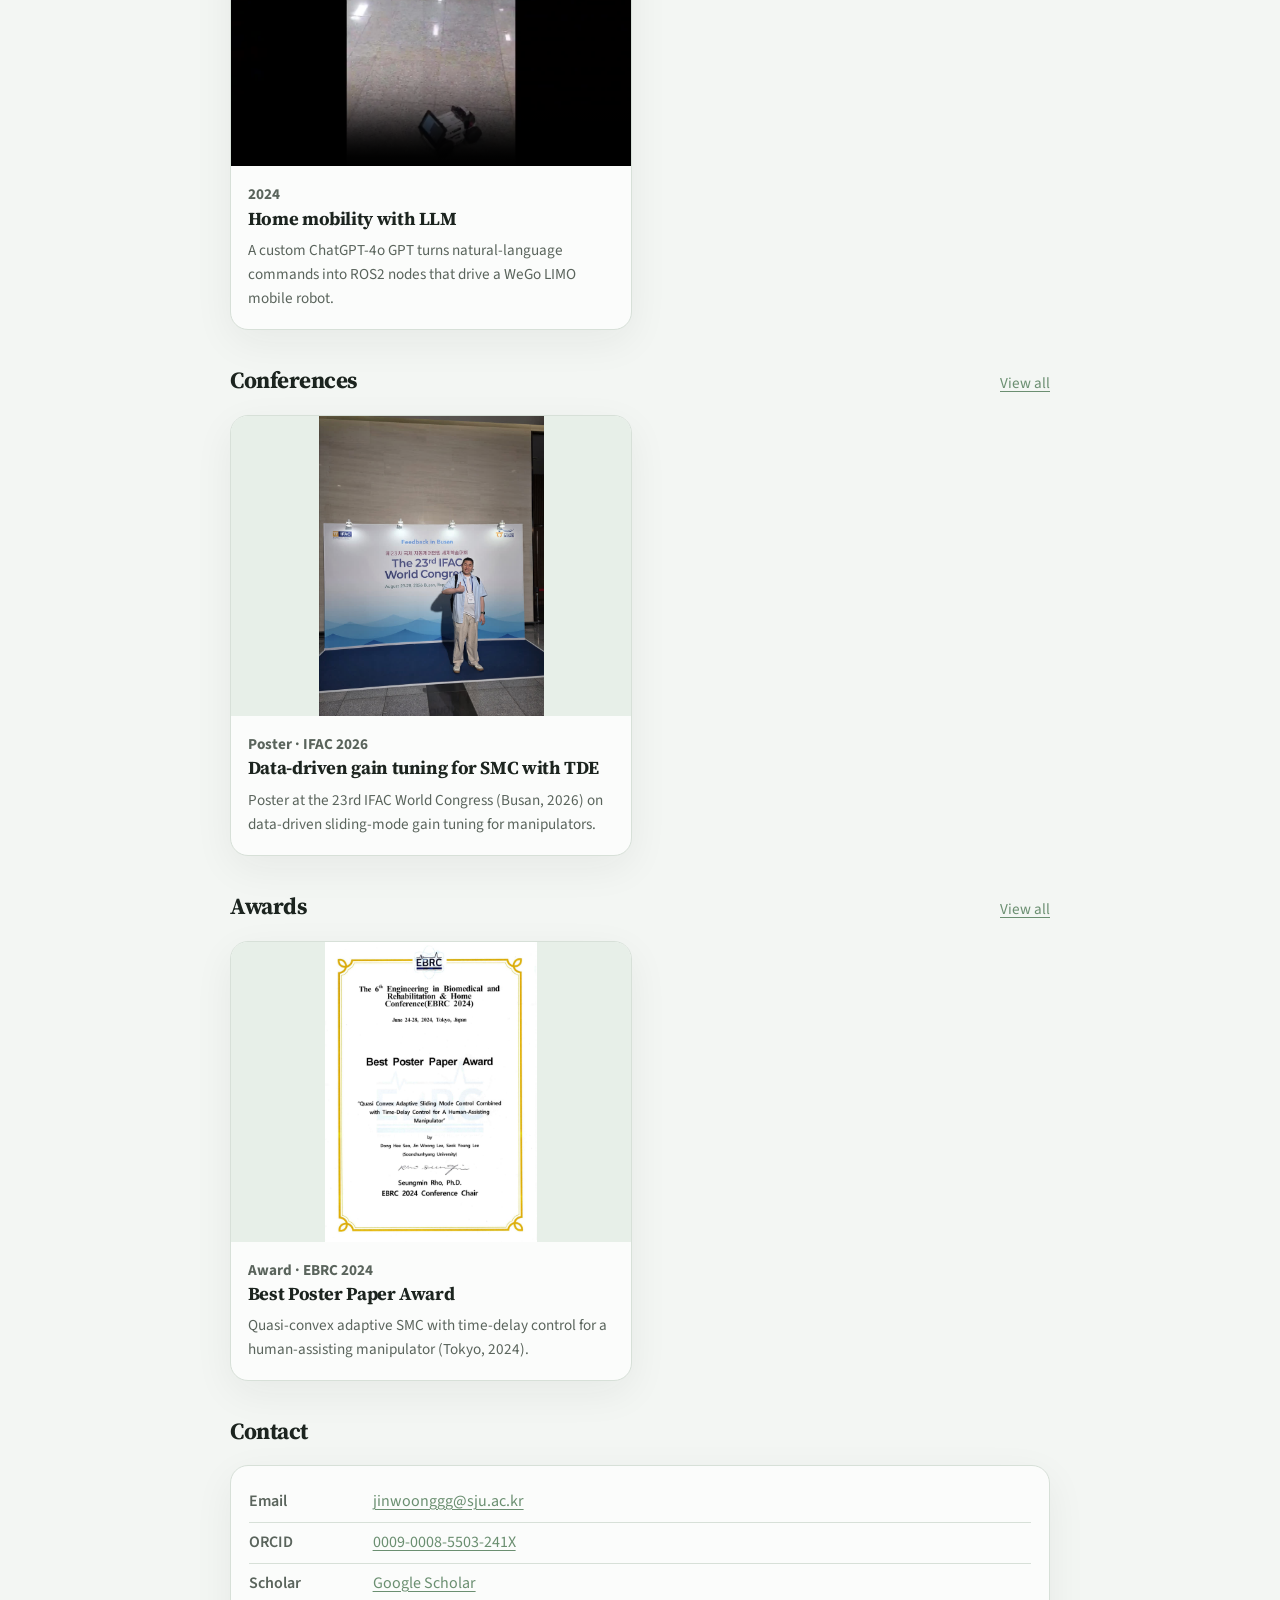
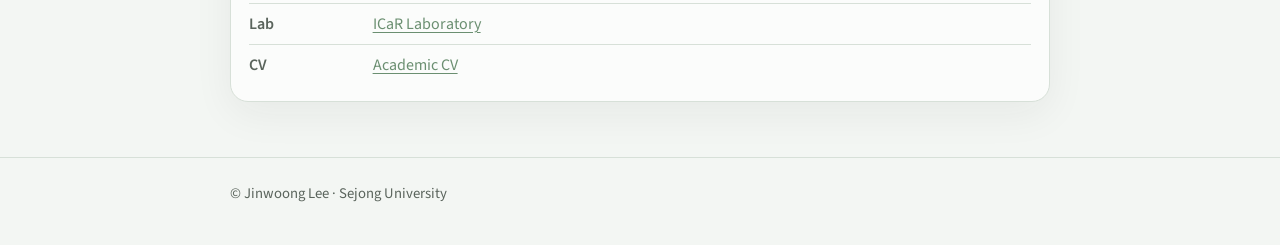
==== commit 19642392: "Simplify Projects card with demo video: index.html" ====
--- a/index.html
+++ b/index.html
@@ -131,14 +131,14 @@
         <p class="section-note"><a href="projects.html">View all</a></p>
       </div>
       <div class="project-grid">
-        <a class="project-card" href="projects.html">
-          <img src="assets/activities/2024-tokyo.jpg" alt="At EBRC&amp;HOME 2024, Tokyo" loading="lazy" />
-          <div class="project-body">
-            <p class="project-label">Project poster · EBRC&amp;HOME 2024</p>
-            <h3>Home mobility with LLM</h3>
+        <div class="project-card">
+          <video class="project-video" src="assets/projects/home-mobility-llm.mp4" poster="assets/projects/home-mobility-llm-poster.jpg" autoplay muted loop playsinline controls preload="metadata" aria-label="Home mobility with LLM demo video"></video>
+          <div class="project-body">
+            <p class="project-label">2024</p>
+            <h3><a href="projects.html">Home mobility with LLM</a></h3>
             <p>A custom ChatGPT-4o GPT turns natural-language commands into ROS2 nodes that drive a WeGo LIMO mobile robot.</p>
           </div>
-        </a>
+        </div>
       </div>
     </section>
 
--- a/styles.css
+++ b/styles.css
@@ -508,3 +508,16 @@
     grid-auto-columns: 100%;
   }
 }
+
+/* Project demo video */
+.project-video {
+  width: 100%;
+  aspect-ratio: 16 / 9;
+  display: block;
+  background: #000;
+  border-radius: 14px;
+  object-fit: contain;
+}
+.project-card .project-video { border-radius: 0; }
+.project-body h3 a { color: inherit; text-decoration: none; }
+.project-body h3 a:hover { color: var(--accent); }
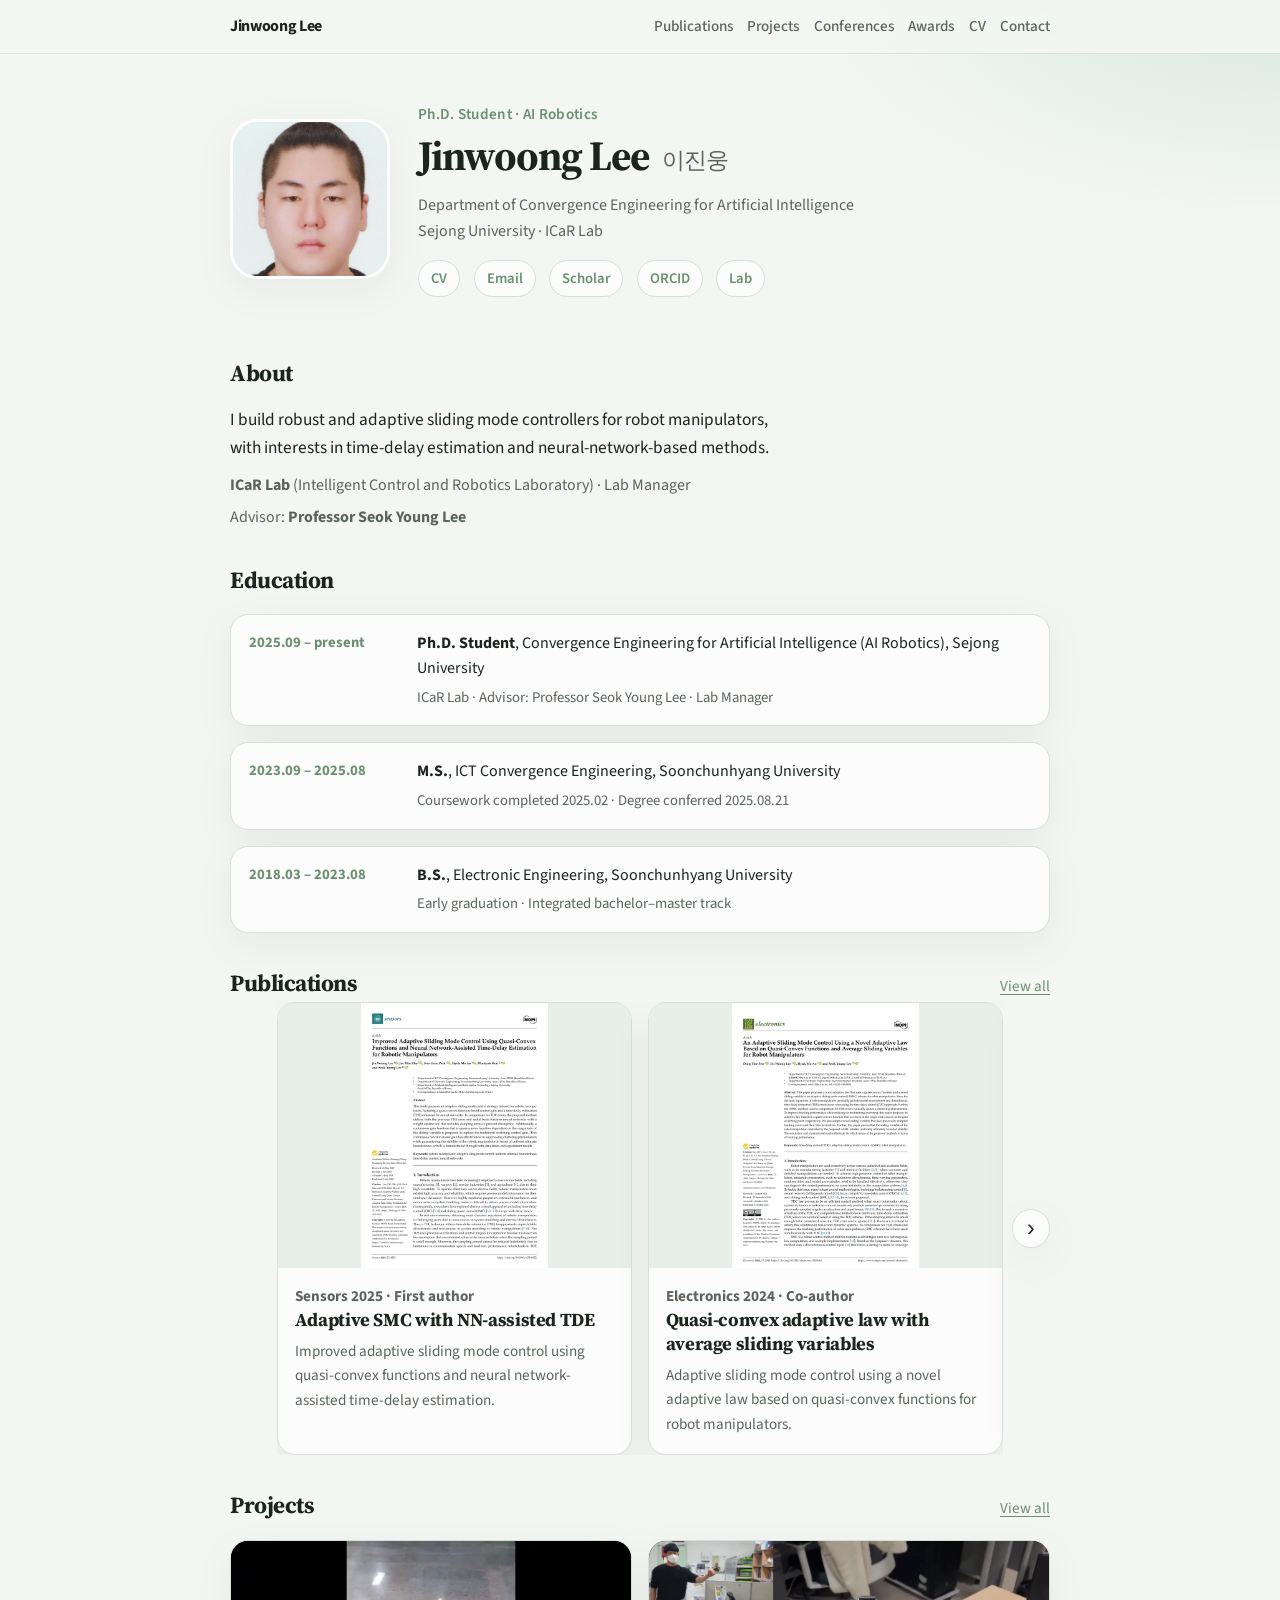
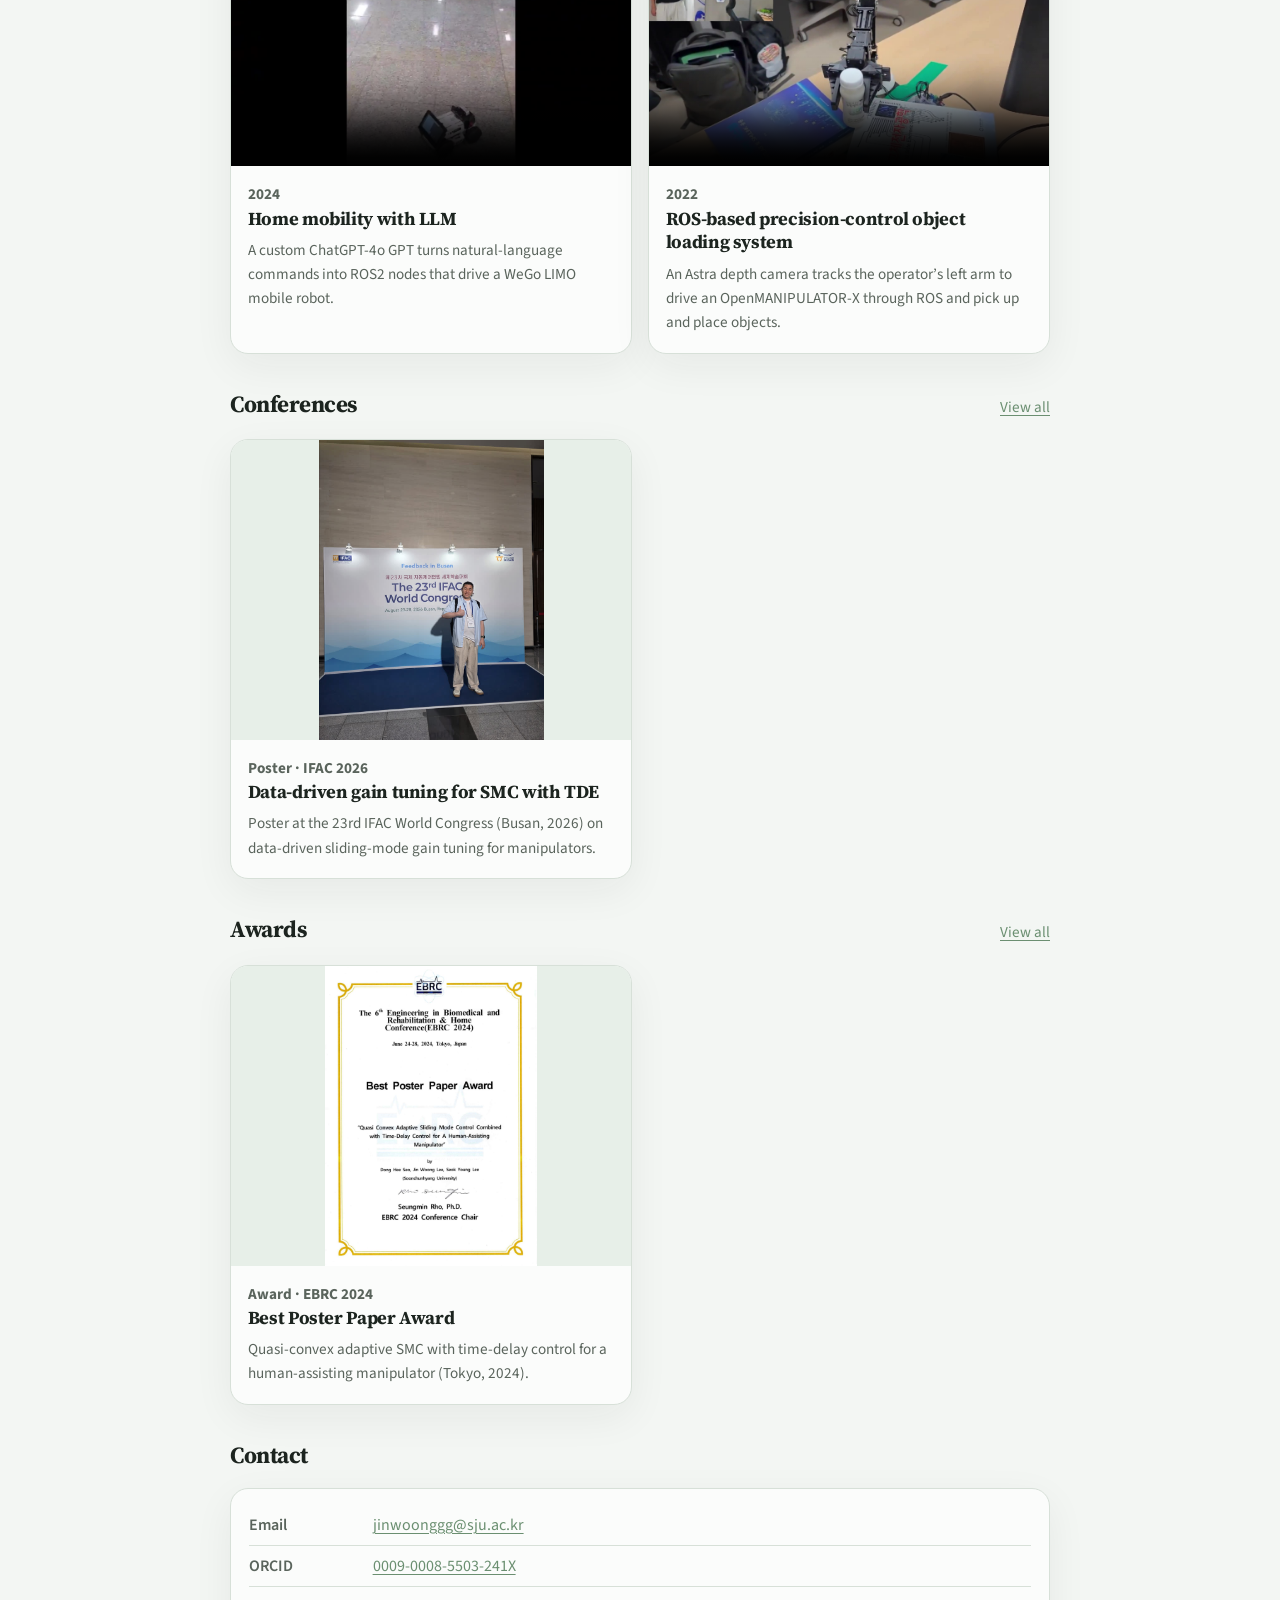
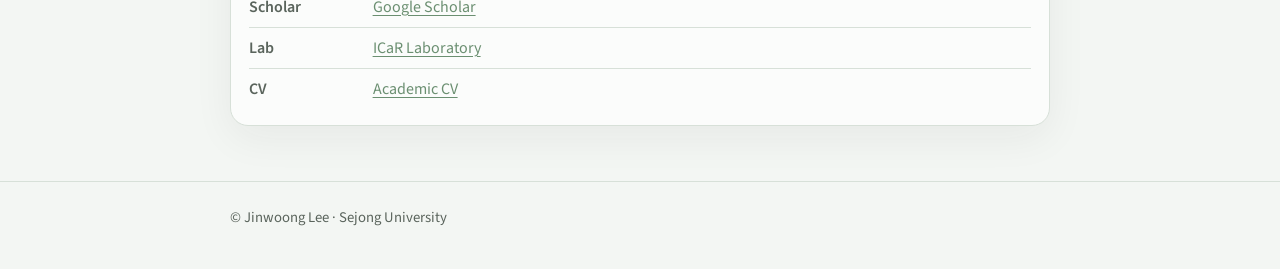
==== commit e3371000: "Add ROS object loading project: index.html" ====
--- a/index.html
+++ b/index.html
@@ -139,6 +139,14 @@
             <p>A custom ChatGPT-4o GPT turns natural-language commands into ROS2 nodes that drive a WeGo LIMO mobile robot.</p>
           </div>
         </div>
+        <div class="project-card">
+          <video class="project-video" src="assets/projects/ros-object-loading.mp4" poster="assets/projects/ros-object-loading-poster.jpg" autoplay muted loop playsinline controls preload="metadata" aria-label="ROS-based precision-control object loading system demo video"></video>
+          <div class="project-body">
+            <p class="project-label">2022</p>
+            <h3><a href="projects.html#ros-object-loading">ROS-based precision-control object loading system</a></h3>
+            <p>An Astra depth camera tracks the operator&rsquo;s left arm to drive an OpenMANIPULATOR-X through ROS and pick up and place objects.</p>
+          </div>
+        </div>
       </div>
     </section>
 
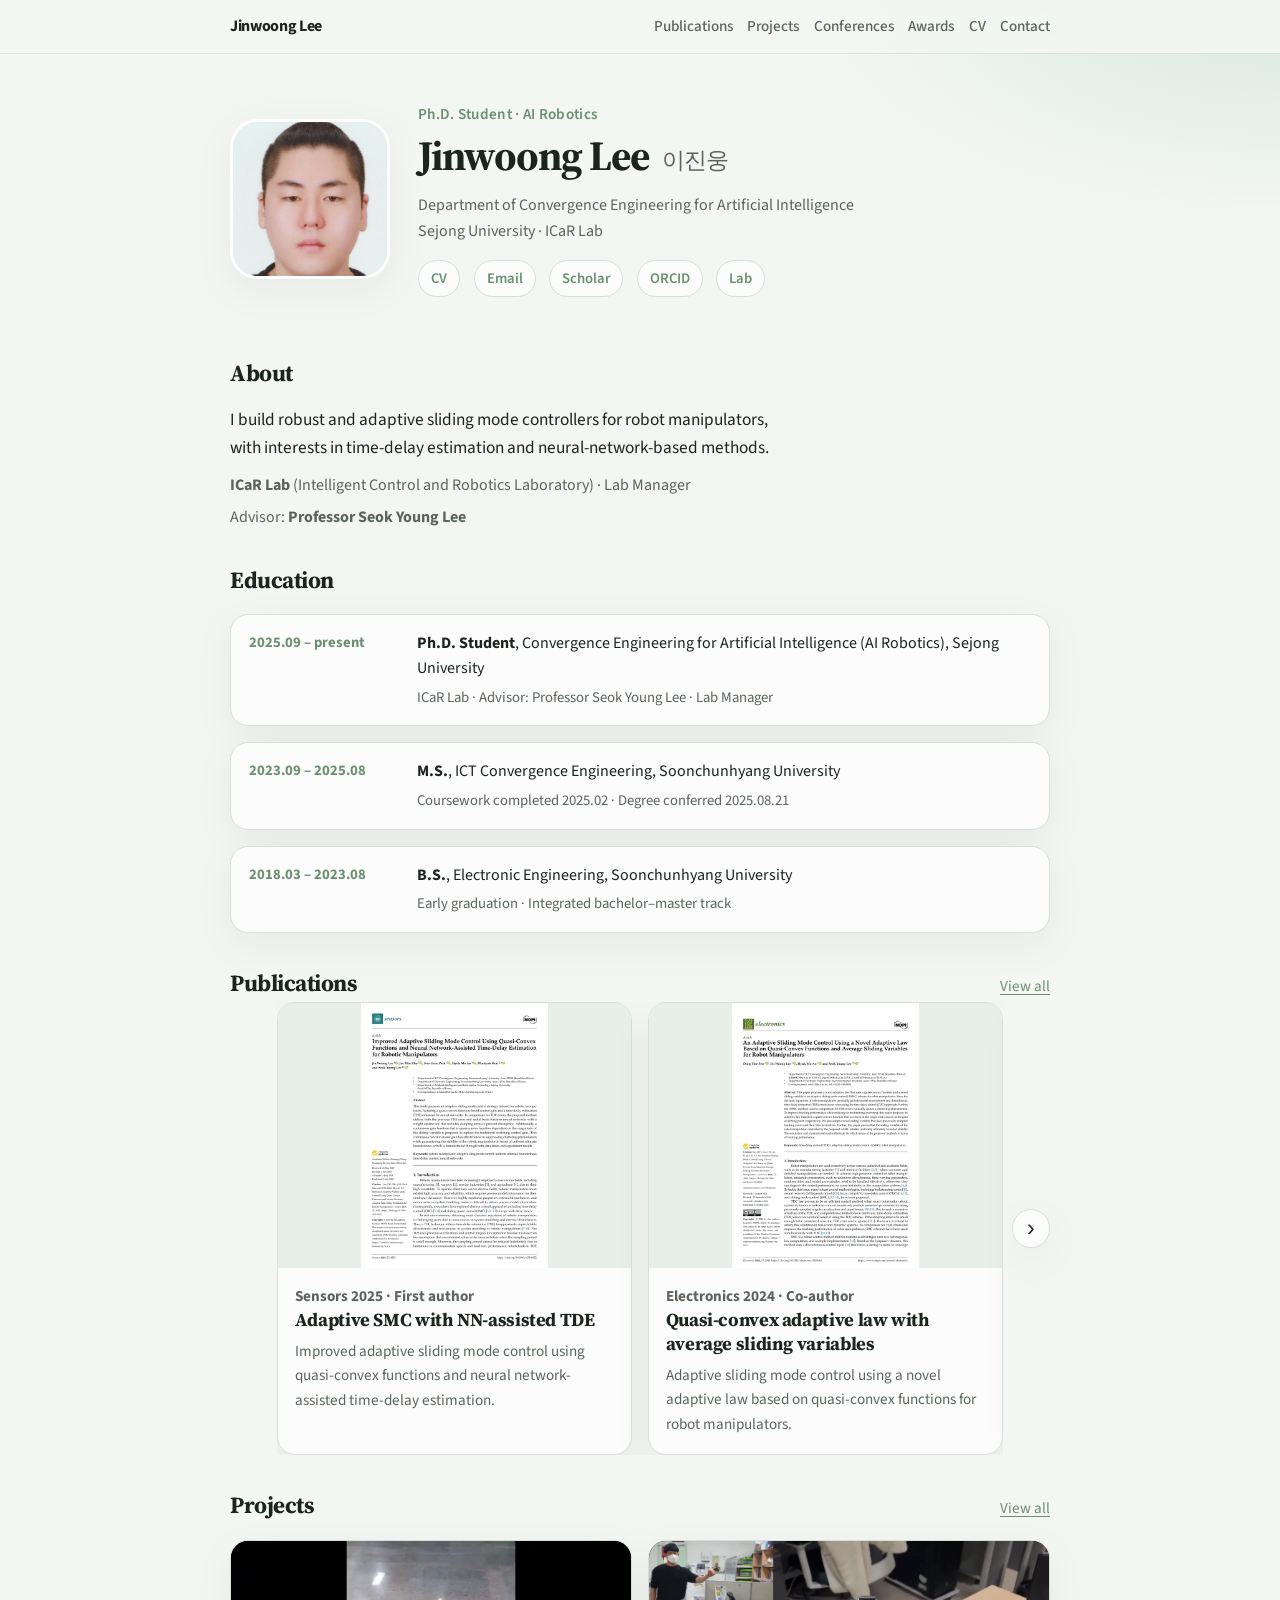
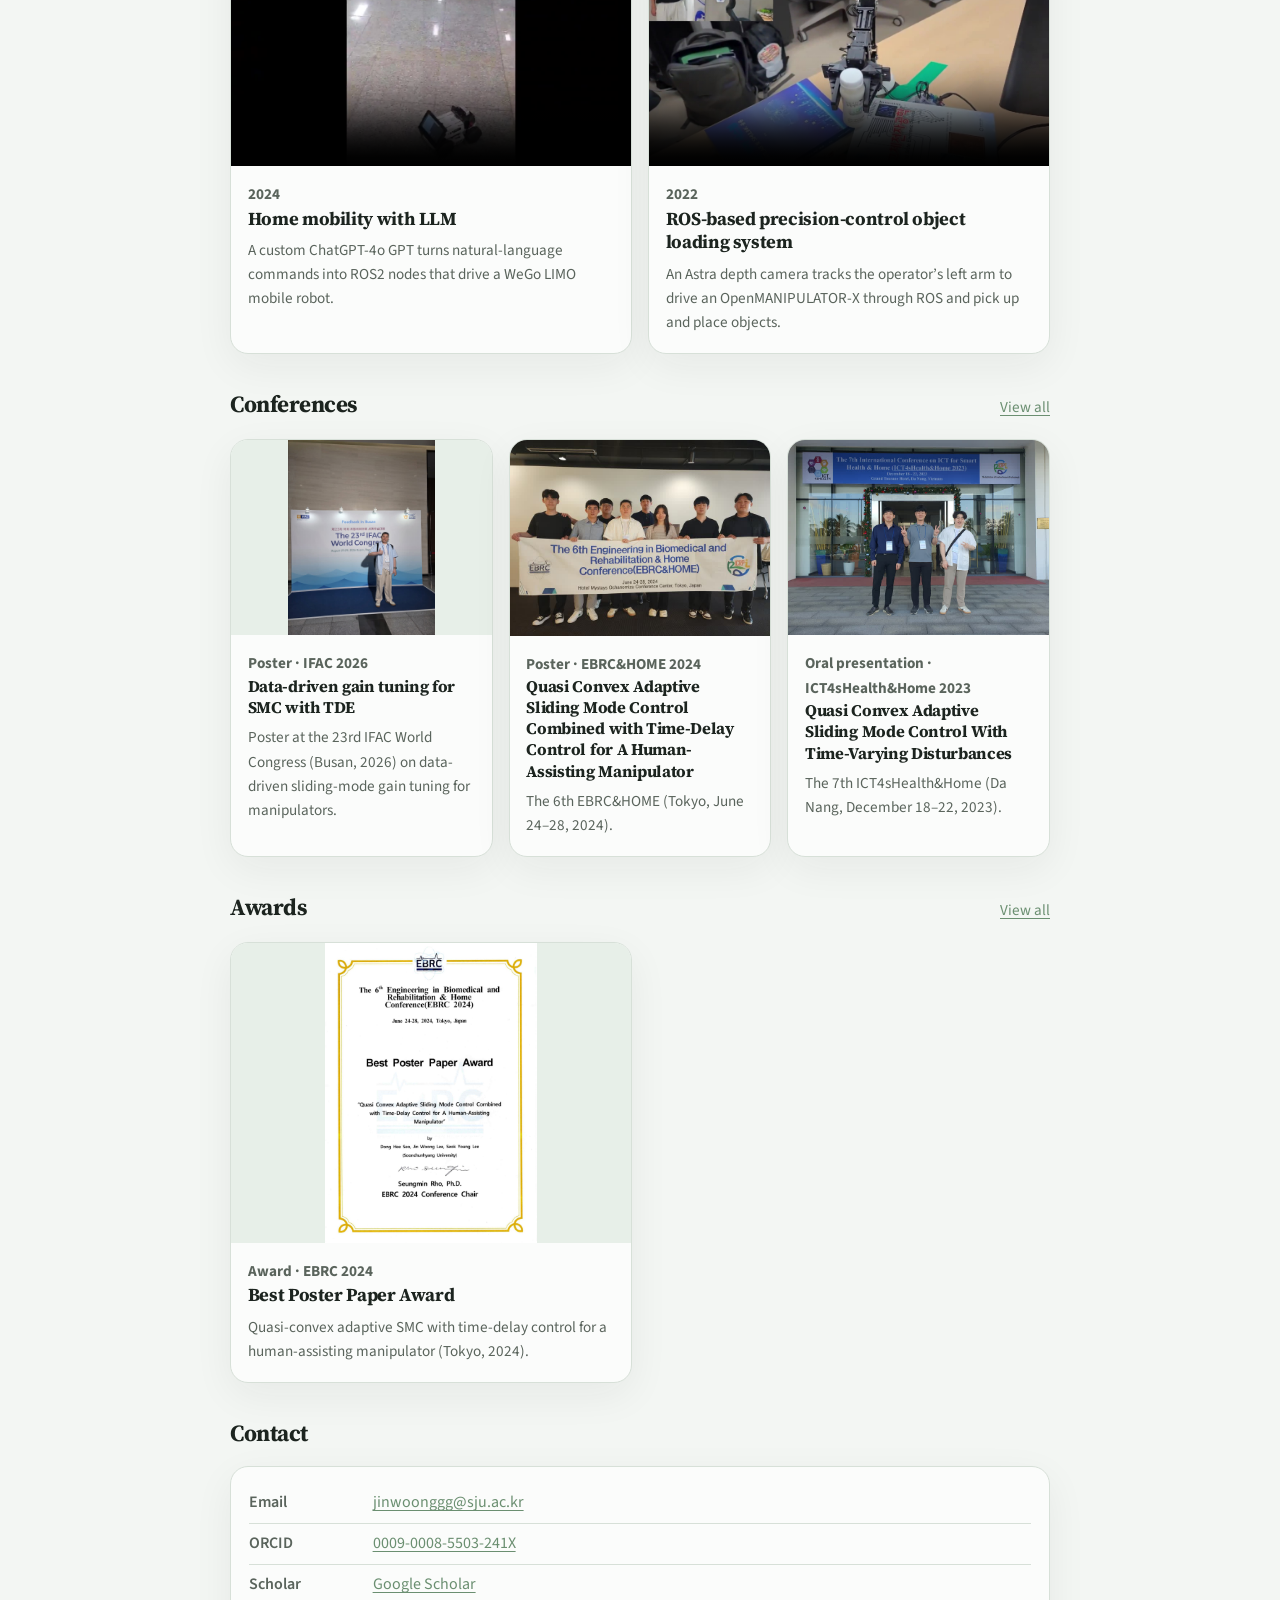
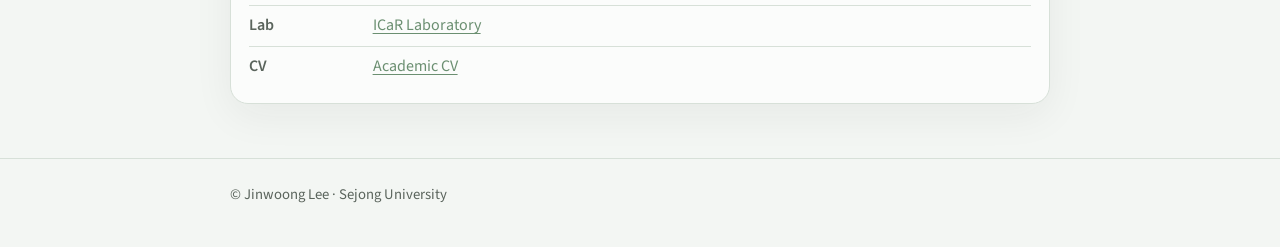
==== commit 72e38e19: "Show all three conferences on home: index.html" ====
--- a/index.html
+++ b/index.html
@@ -155,13 +155,29 @@
         <h2>Conferences</h2>
         <p class="section-note"><a href="conferences.html">View all</a></p>
       </div>
-      <div class="project-grid">
+      <div class="project-grid project-grid--3">
         <a class="project-card" href="conferences.html">
           <img src="assets/activities/2026-busan.jpg" alt="IFAC 2026, Busan" loading="lazy" />
           <div class="project-body">
             <p class="project-label">Poster · IFAC 2026</p>
             <h3>Data-driven gain tuning for SMC with TDE</h3>
             <p>Poster at the 23rd IFAC World Congress (Busan, 2026) on data-driven sliding-mode gain tuning for manipulators.</p>
+          </div>
+        </a>
+        <a class="project-card" href="conferences.html">
+          <img src="assets/activities/2024-tokyo.jpg" alt="At EBRC&amp;HOME 2024, Tokyo" loading="lazy" />
+          <div class="project-body">
+            <p class="project-label">Poster · EBRC&amp;HOME 2024</p>
+            <h3>Quasi Convex Adaptive Sliding Mode Control Combined with Time-Delay Control for A Human-Assisting Manipulator</h3>
+            <p>The 6th EBRC&amp;HOME (Tokyo, June 24–28, 2024).</p>
+          </div>
+        </a>
+        <a class="project-card" href="conferences.html">
+          <img src="assets/activities/2023-danang.jpg" alt="At ICT4sHealth&amp;Home 2023, Da Nang" loading="lazy" />
+          <div class="project-body">
+            <p class="project-label">Oral presentation · ICT4sHealth&amp;Home 2023</p>
+            <h3>Quasi Convex Adaptive Sliding Mode Control With Time-Varying Disturbances</h3>
+            <p>The 7th ICT4sHealth&amp;Home (Da Nang, December 18–22, 2023).</p>
           </div>
         </a>
       </div>
--- a/styles.css
+++ b/styles.css
@@ -521,3 +521,13 @@
 .project-card .project-video { border-radius: 0; }
 .project-body h3 a { color: inherit; text-decoration: none; }
 .project-body h3 a:hover { color: var(--accent); }
+
+/* Three-up card grid (home Conferences) */
+.project-grid--3 { grid-template-columns: repeat(3, minmax(0, 1fr)); }
+.project-grid--3 .project-body h3 { font-size: 1.02rem; }
+@media (max-width: 860px) {
+  .project-grid--3 { grid-template-columns: repeat(2, minmax(0, 1fr)); }
+}
+@media (max-width: 700px) {
+  .project-grid--3 { grid-template-columns: 1fr; }
+}
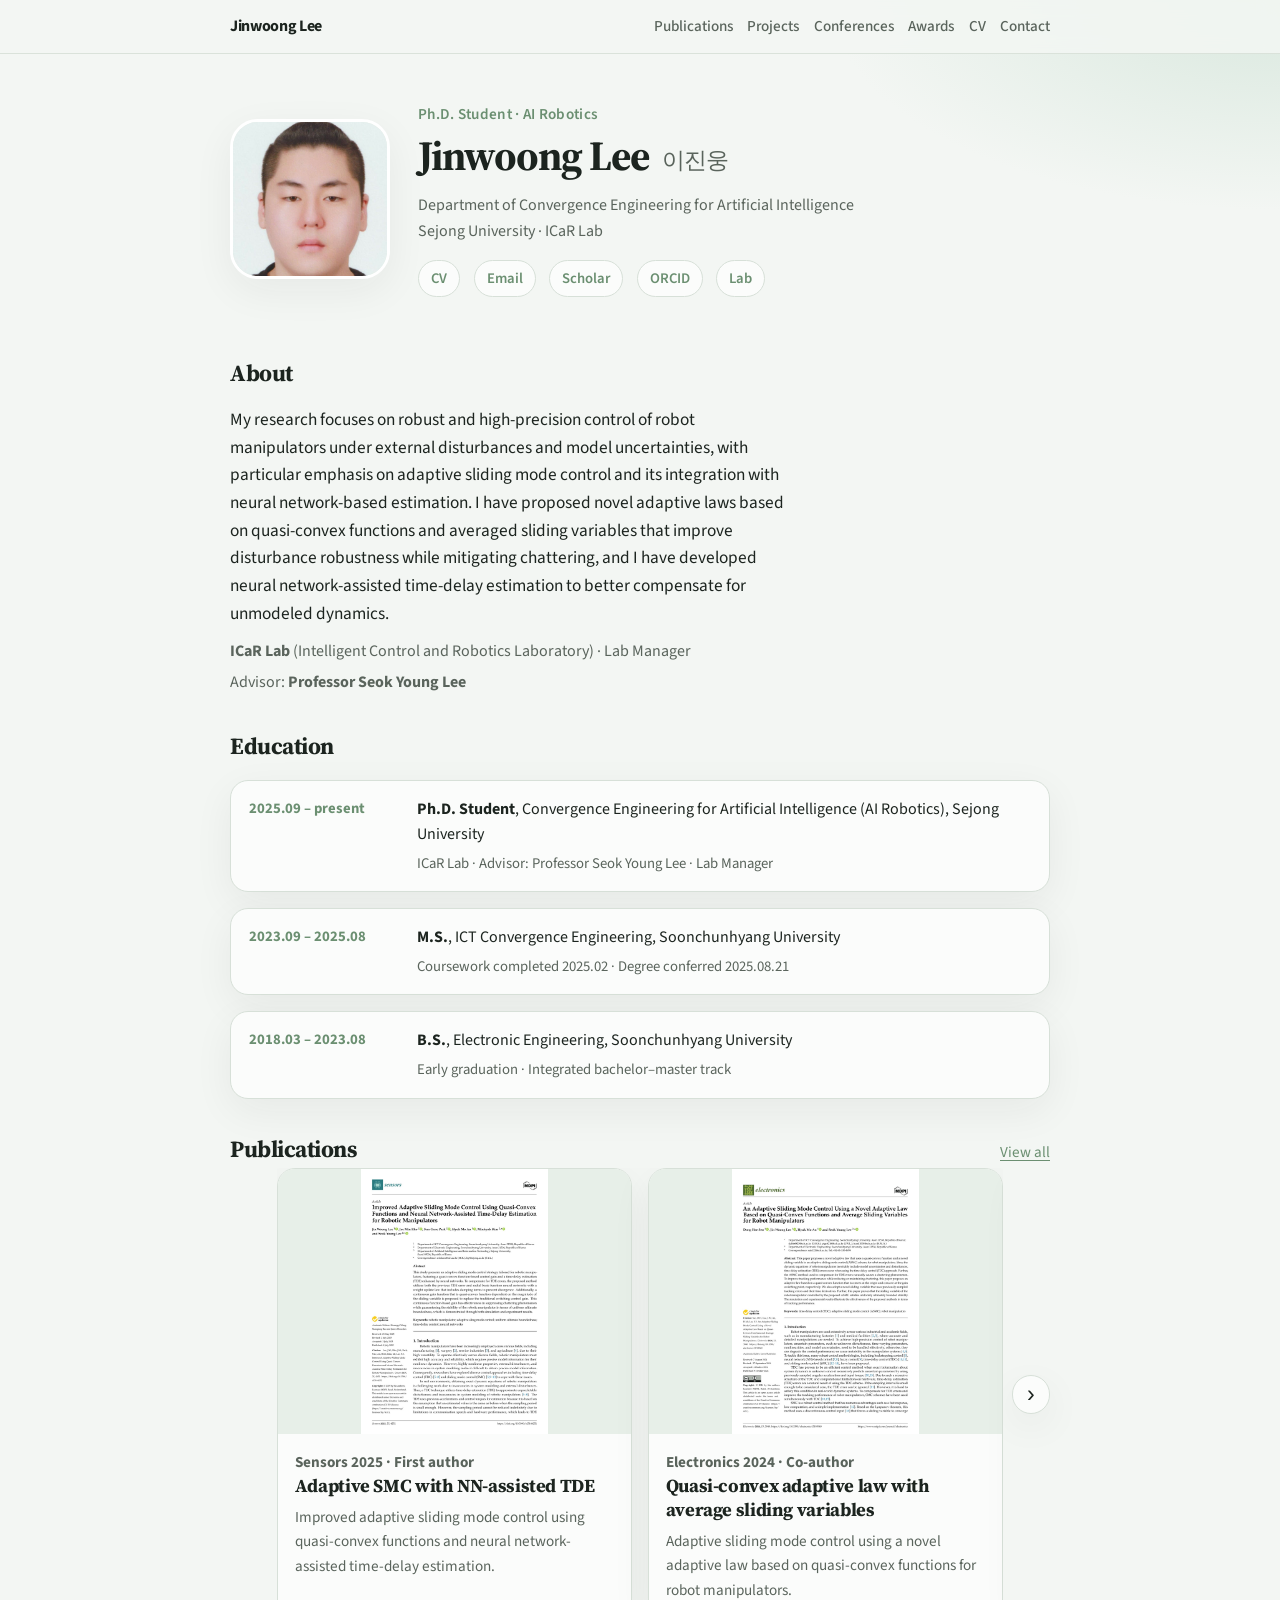
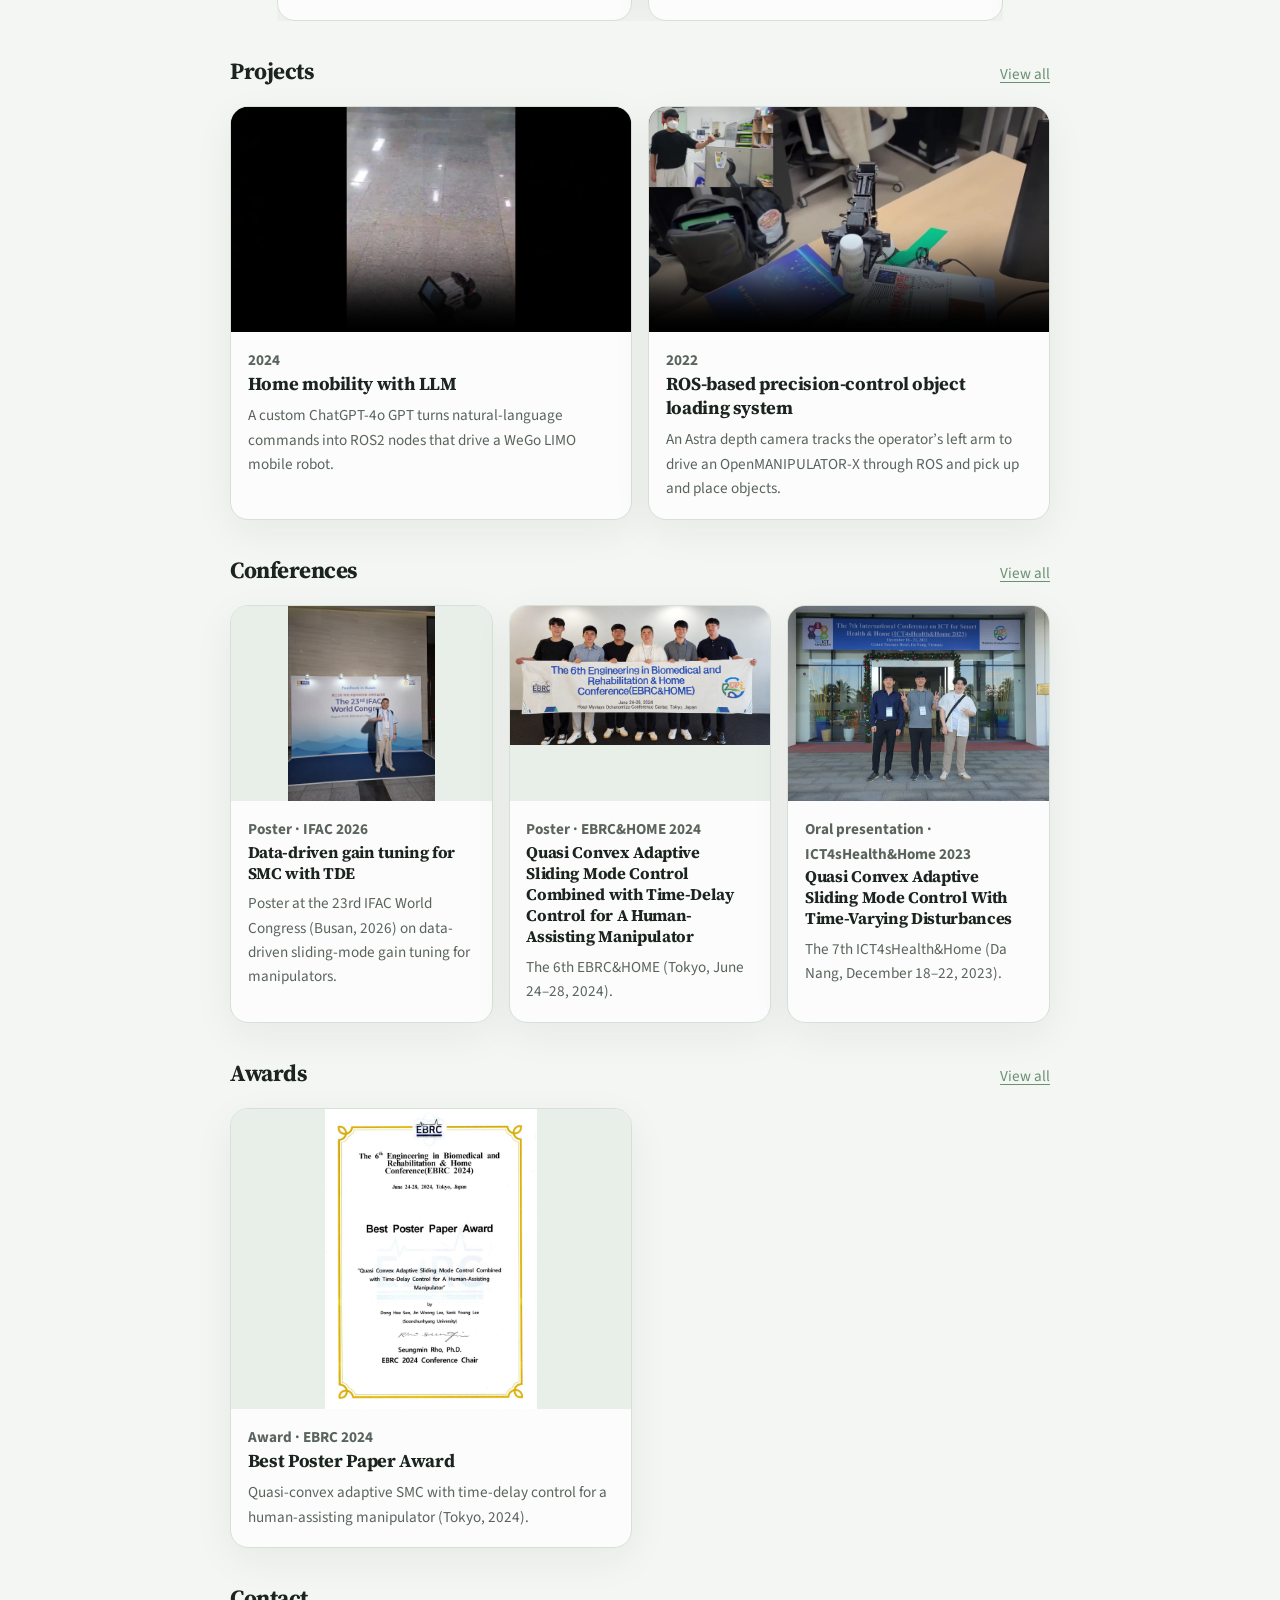
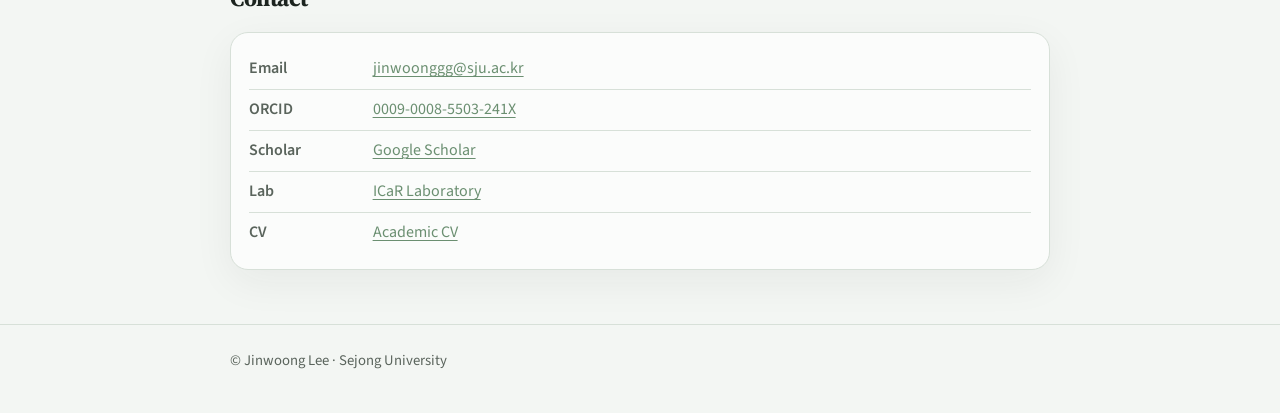
==== commit 44221aa4: "Expand About research statement" ====
--- a/index.html
+++ b/index.html
@@ -48,8 +48,12 @@
     <section id="about" class="wrap section">
       <h2>About</h2>
       <p class="lead">
-        I build robust and adaptive sliding mode controllers for robot manipulators,
-        with interests in time-delay estimation and neural-network-based methods.
+        My research focuses on robust and high-precision control of robot manipulators under external
+        disturbances and model uncertainties, with particular emphasis on adaptive sliding mode control and
+        its integration with neural network-based estimation. I have proposed novel adaptive laws based on
+        quasi-convex functions and averaged sliding variables that improve disturbance robustness while
+        mitigating chattering, and I have developed neural network-assisted time-delay estimation to better
+        compensate for unmodeled dynamics.
       </p>
       <p class="meta">
         <strong>ICaR Lab</strong> (Intelligent Control and Robotics Laboratory) · Lab Manager
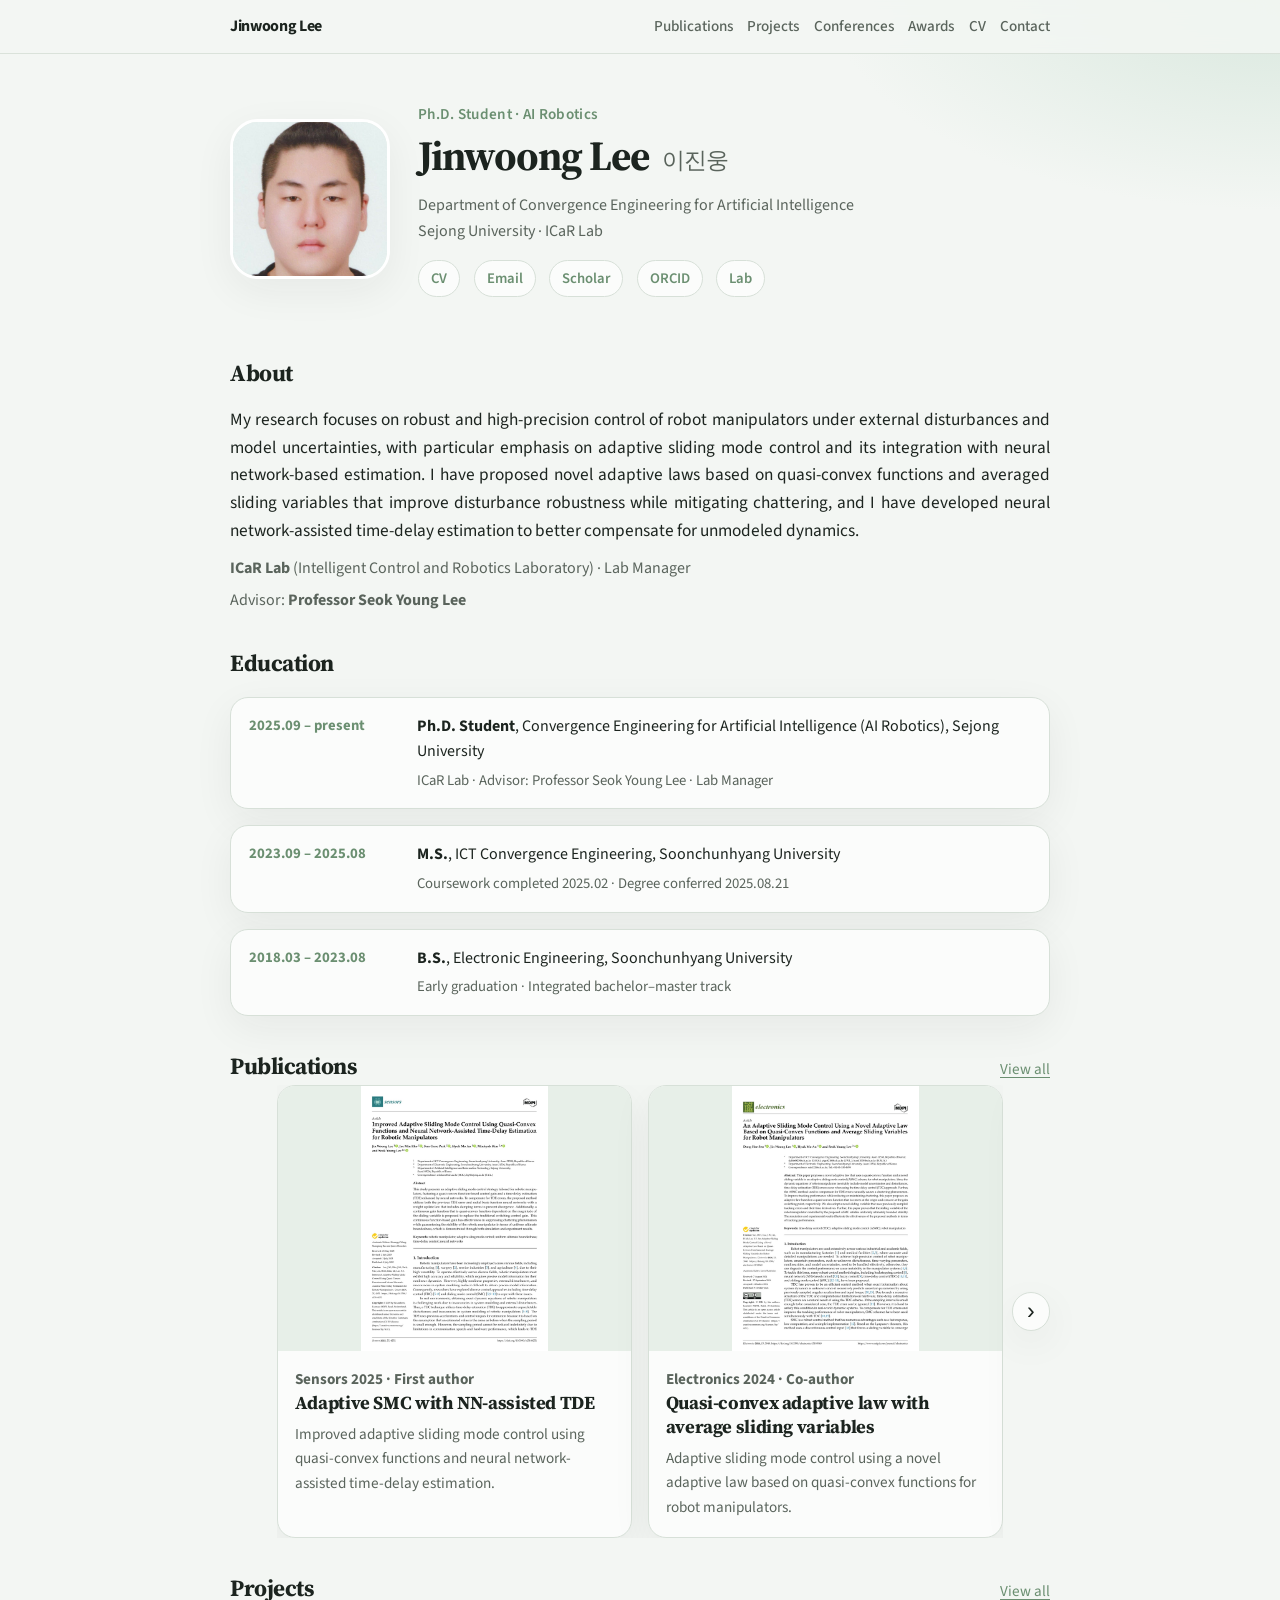
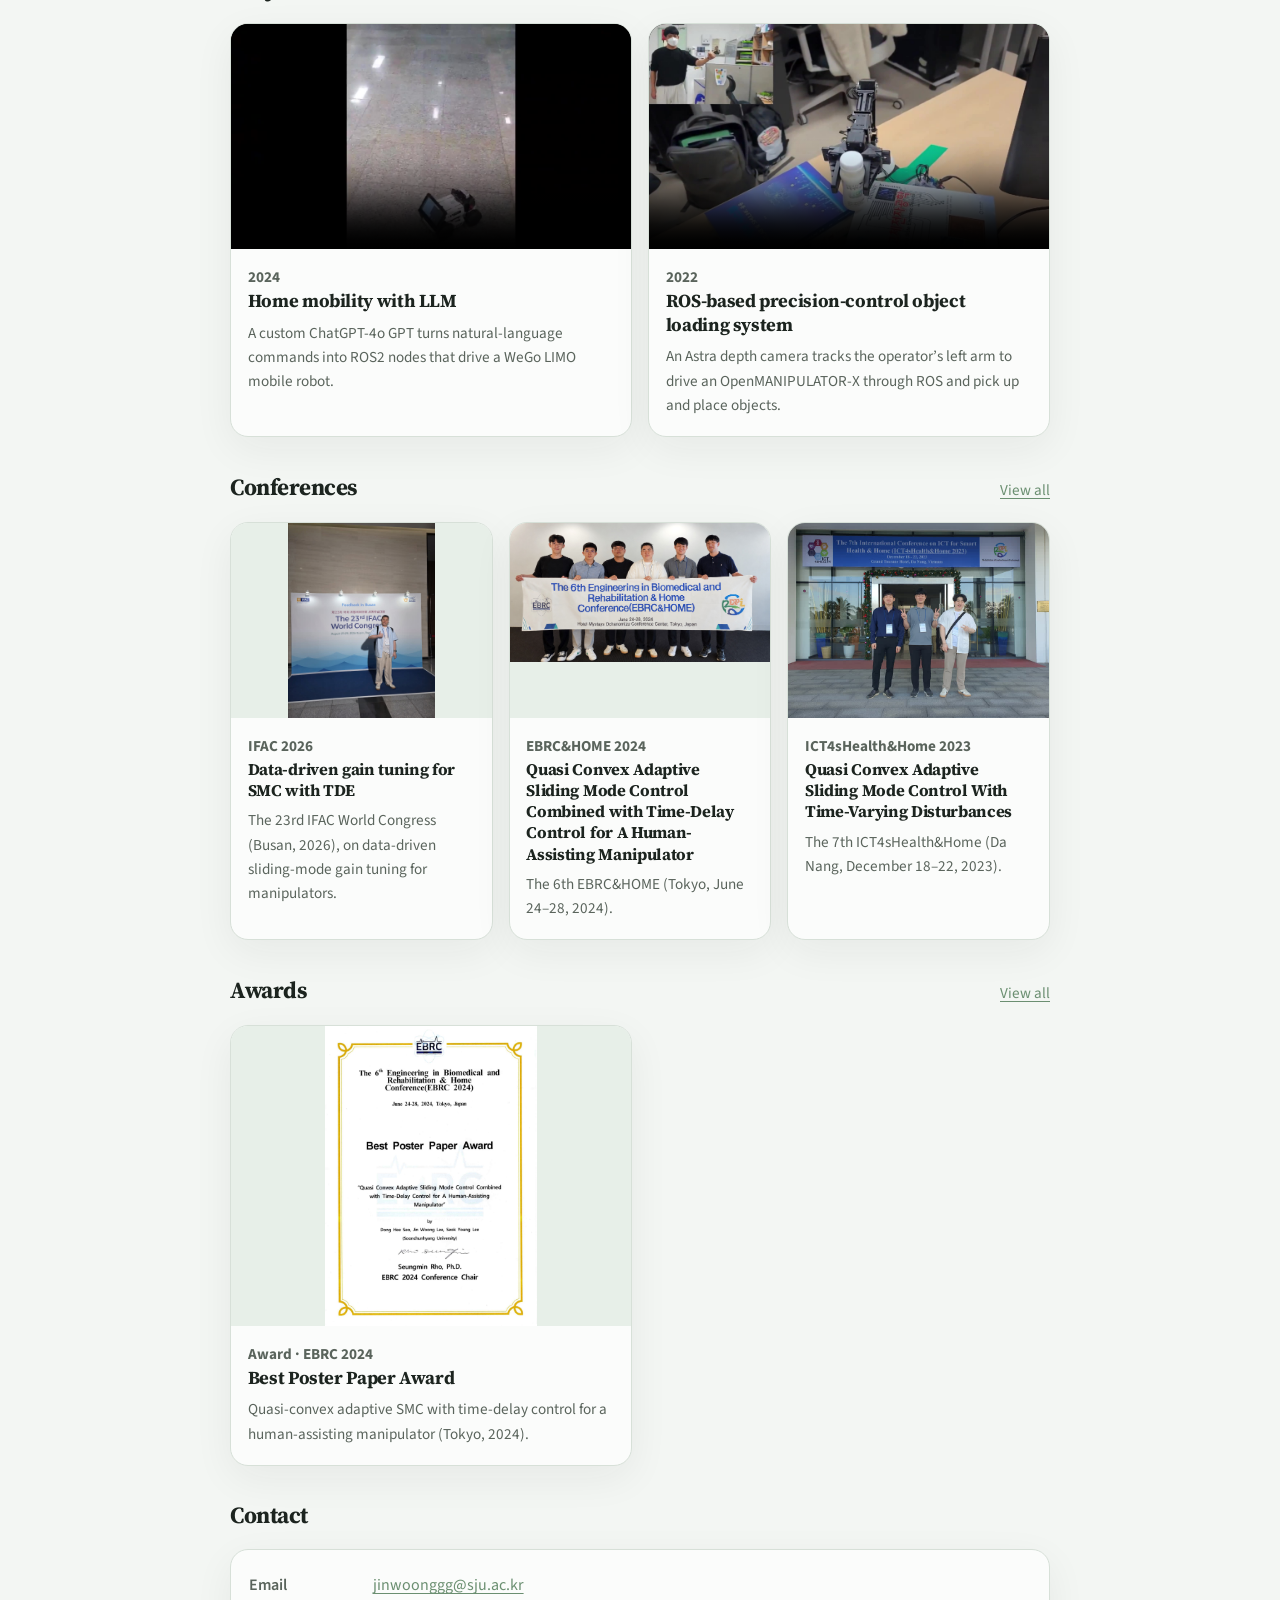
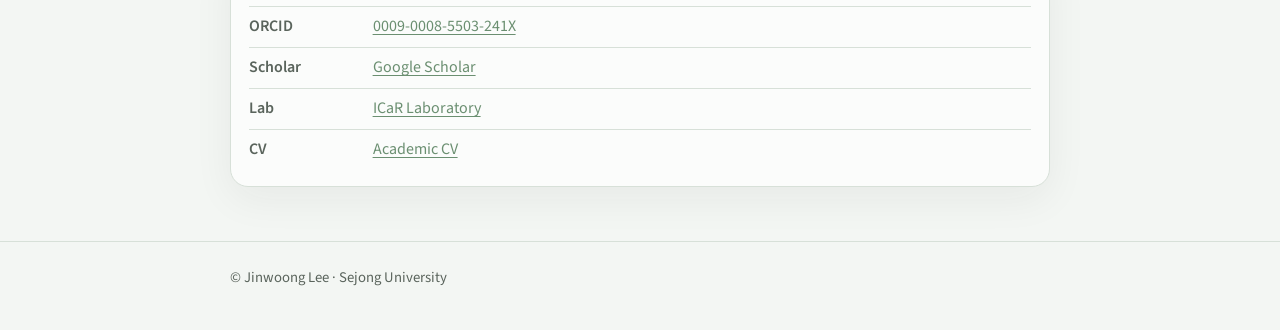
==== commit a21ed793: "Remove poster/oral labels from home conferences" ====
--- a/index.html
+++ b/index.html
@@ -163,15 +163,15 @@
         <a class="project-card" href="conferences.html">
           <img src="assets/activities/2026-busan.jpg" alt="IFAC 2026, Busan" loading="lazy" />
           <div class="project-body">
-            <p class="project-label">Poster · IFAC 2026</p>
+            <p class="project-label">IFAC 2026</p>
             <h3>Data-driven gain tuning for SMC with TDE</h3>
-            <p>Poster at the 23rd IFAC World Congress (Busan, 2026) on data-driven sliding-mode gain tuning for manipulators.</p>
+            <p>The 23rd IFAC World Congress (Busan, 2026), on data-driven sliding-mode gain tuning for manipulators.</p>
           </div>
         </a>
         <a class="project-card" href="conferences.html">
           <img src="assets/activities/2024-tokyo.jpg" alt="At EBRC&amp;HOME 2024, Tokyo" loading="lazy" />
           <div class="project-body">
-            <p class="project-label">Poster · EBRC&amp;HOME 2024</p>
+            <p class="project-label">EBRC&amp;HOME 2024</p>
             <h3>Quasi Convex Adaptive Sliding Mode Control Combined with Time-Delay Control for A Human-Assisting Manipulator</h3>
             <p>The 6th EBRC&amp;HOME (Tokyo, June 24–28, 2024).</p>
           </div>
@@ -179,7 +179,7 @@
         <a class="project-card" href="conferences.html">
           <img src="assets/activities/2023-danang.jpg" alt="At ICT4sHealth&amp;Home 2023, Da Nang" loading="lazy" />
           <div class="project-body">
-            <p class="project-label">Oral presentation · ICT4sHealth&amp;Home 2023</p>
+            <p class="project-label">ICT4sHealth&amp;Home 2023</p>
             <h3>Quasi Convex Adaptive Sliding Mode Control With Time-Varying Disturbances</h3>
             <p>The 7th ICT4sHealth&amp;Home (Da Nang, December 18–22, 2023).</p>
           </div>
--- a/styles.css
+++ b/styles.css
@@ -124,6 +124,7 @@
   letter-spacing: -0.02em;
 }
 .lead { font-size: 1.08rem; margin: 0 0 0.75rem; max-width: 62ch; }
+#about .lead { max-width: none; text-align: justify; }
 .meta { margin: 0; color: var(--muted); }
 
 .tags {
